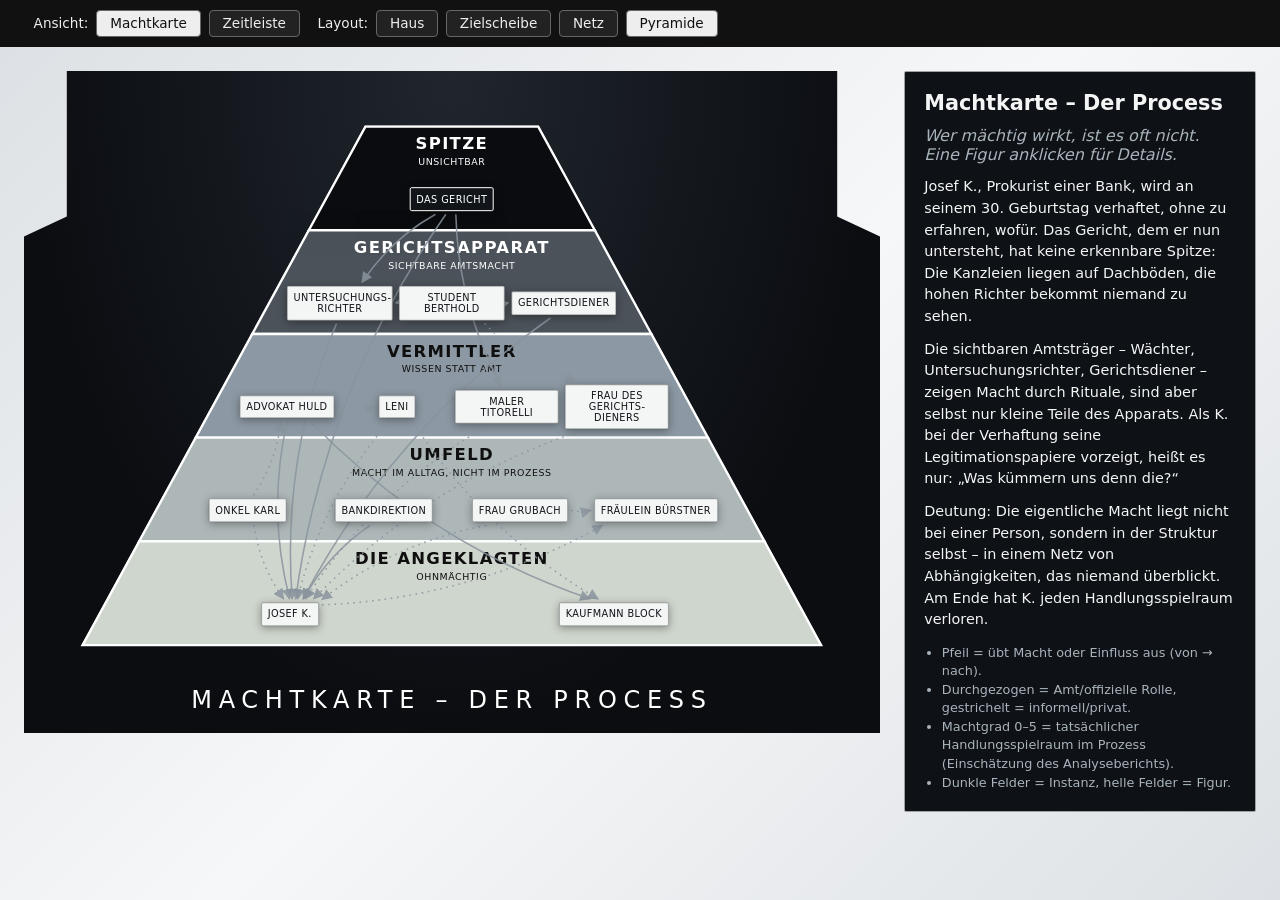
==== index.html @ 835f687a "Machtkarte und Zeitleiste: Inhalte, Layouts, Tests Co-Authored-By: Claude Sonnet 5.5 <noreply@anthro" ====
<!doctype html>
<html lang="de">
<head>
  <meta charset="utf-8">
  <meta name="viewport" content="width=device-width, initial-scale=1">
  <title>Machtkarte – Der Process</title>
  <link rel="stylesheet" href="machtkarte.css">
  <link rel="stylesheet" href="zeitleiste.css">
  <link rel="stylesheet" href="themes.css">
  <style>
    body { margin: 0; }
    .ansicht { min-height: calc(100vh - 2.9rem); box-sizing: border-box; }
    .ansicht[hidden] { display: none; }
    .stilwahl { display: flex; flex-wrap: wrap; gap: .5rem; align-items: center; padding: .6rem 1.5rem; font: .85rem system-ui, sans-serif; background: #111; color: #eee; }
    .stilwahl span { margin-left: .6rem; }
    .stilwahl button { font: inherit; padding: .3rem .8rem; border: 1px solid #666; background: #222; color: #eee; cursor: pointer; border-radius: 4px; }
    .stilwahl button[aria-pressed="true"] { background: #eee; color: #111; }
    .stilwahl [hidden] { display: none; }
  </style>
</head>
<body>
  <nav class="stilwahl" id="stilwahl" aria-label="Ansicht und Layout wählen"></nav>
  <main id="machtkarte" class="ansicht" data-theme="hierarchie"></main>
  <main id="zeitleiste" class="ansicht" data-theme="hierarchie" hidden></main>

  <script type="module">
    // Nur Bedienoberfläche: Ansicht und Layout wählen. Inhalte und Darstellung liegen in den Modulen.
    import { mountMachtkarte } from './machtkarte.js';
    import { mountZeitleiste } from './zeitleiste.js';
    import daten from './daten.js';
    import chronologie from './chronologie.js';
    import layouts from './layouts/index.js';

    const ANSICHTEN = { machtkarte: 'Machtkarte', zeitleiste: 'Zeitleiste' };
    const LAYOUTS = Object.fromEntries(Object.entries(layouts).map(([k, l]) => [k, l.name]));

    const wahl = document.getElementById('stilwahl');
    const fenster = { machtkarte: document.getElementById('machtkarte'), zeitleiste: document.getElementById('zeitleiste') };
    const ansichtAusHash = () => (ANSICHTEN[location.hash.slice(1)] ? location.hash.slice(1) : 'machtkarte');
    const auswahl = { ansicht: ansichtAusHash(), layout: 'pyramide' };

    const karte = mountMachtkarte(fenster.machtkarte, daten, { layout: auswahl.layout });
    // Figur in der Zeitleiste angeklickt → in der Machtkarte zeigen
    mountZeitleiste(fenster.zeitleiste, chronologie, daten, {
      beiFigur: (id) => { setzeAnsicht('machtkarte'); karte.waehle(id); },
    });

    function gruppe(titel, eintraege, schluessel, anwenden) {
      const marke = Object.assign(document.createElement('span'), { textContent: titel });
      wahl.append(marke);
      const knoepfe = Object.entries(eintraege).map(([key, label]) => {
        const b = document.createElement('button');
        b.type = 'button'; b.textContent = label;
        b.addEventListener('click', () => { auswahl[schluessel] = key; anwenden(key); zeige(); });
        wahl.append(b);
        return [key, b];
      });
      return {
        elemente: [marke, ...knoepfe.map(([, b]) => b)],
        markiere: () => knoepfe.forEach(([key, b]) => b.setAttribute('aria-pressed', String(key === auswahl[schluessel]))),
      };
    }

    function setzeAnsicht(name) {
      auswahl.ansicht = name;
      Object.entries(fenster).forEach(([k, f]) => { f.hidden = k !== name; });
      if (location.hash.slice(1) !== name) history.replaceState(null, '', `#${name}`);
      zeige();
    }

    const gruppen = [
      gruppe('Ansicht:', ANSICHTEN, 'ansicht', setzeAnsicht),
      gruppe('Layout:', LAYOUTS, 'layout', (n) => karte.setzeLayout(n)),
    ];
    const layoutGruppe = gruppen[1];

    function zeige() {
      gruppen.forEach((g) => g.markiere());
      layoutGruppe.elemente.forEach((e) => { e.hidden = auswahl.ansicht !== 'machtkarte'; });
    }

    addEventListener('hashchange', () => setzeAnsicht(ansichtAusHash()));
    setzeAnsicht(auswahl.ansicht);
  </script>
</body>
</html>
---- machtkarte.css ----
/* Struktur der Machtkarte. Enthält KEINE Farben/Schriften – alles kommt aus themes.css. */
.mk {
  display: grid;
  grid-template-columns: minmax(0, 1fr) 22rem;
  gap: 1.5rem;
  padding: 1.5rem;
  background: var(--bg);
  color: var(--text);
  font-family: var(--font);
  min-height: 100%;
}
@media (max-width: 52rem) { .mk { grid-template-columns: 1fr; padding: .75rem; } }
/* Schmale Bildschirme: Karte behält Mindestbreite und lässt sich seitlich wischen */
@media (max-width: 44rem) {
  .mk-rahmen { overflow-x: auto; -webkit-overflow-scrolling: touch; }
  .mk-buehne { min-width: 40rem; }
  .mk-bildunterschrift { min-width: 40rem; }
}

/* Bühne: feste Proportion, alles darin skaliert mit (Positionen in %, Schrift in cqw) */
.mk-buehne {
  position: relative; container-type: inline-size;
  aspect-ratio: 1000 / 720; width: 100%;
}
/* Rahmen: neutraler Träger um Bühne + Bildunterschrift; Stile dürfen ihn gestalten */
.mk-rahmen { box-sizing: border-box; width: 100%; max-width: 62rem; margin-inline: auto; align-self: start; }
.mk-bildunterschrift { display: none; margin: 0; text-align: center; text-transform: uppercase; }
.mk-svg { position: absolute; inset: 0; width: 100%; height: 100%; pointer-events: none; overflow: visible; }

/* Kulisse (vom Layout gezeichnet) */
.mk-k-flaeche { fill: var(--kulisse-fuellung); stroke: var(--kulisse-kontur); stroke-width: 2; }
.mk-k-ebene { fill: var(--kulisse-a); stroke: none; }
.mk-k-ebene[data-alt="1"] { fill: var(--kulisse-b); }
.mk-k-dach { fill: var(--kulisse-dach); stroke: var(--kulisse-kontur); stroke-width: 2; }
.mk-k-linie { fill: none; stroke: var(--kulisse-linie); stroke-width: 1.2; stroke-dasharray: 6 5; }
.mk-ebene-titel {
  fill: var(--gedaempft); font-size: 15px; letter-spacing: .12em; text-transform: uppercase;
}
.mk-ebene-untertitel { fill: var(--gedaempft); font-size: 11px; letter-spacing: .1em; text-transform: uppercase; }

/* Knoten: Mittelpunkt liegt auf der vom Layout berechneten Position */
.mk-knoten {
  position: absolute; z-index: 1; translate: -50% -50%;
  --schrift: clamp(.62rem, 1.55cqw, 1rem);
  font: inherit; font-size: var(--schrift); color: var(--knoten-text); cursor: pointer;
  padding: .55em 1em; max-width: 20cqw; text-align: center; hyphens: manual;
  background: var(--knoten-bg);
  border: var(--knoten-rand);
  border-radius: var(--knoten-radius);
  box-shadow: var(--knoten-schatten);
  transition: opacity .2s, box-shadow .2s;
}
.mk-knoten:nth-child(odd)  { rotate: var(--neigung); }
.mk-knoten:nth-child(even) { rotate: calc(var(--neigung) * -1); }
.mk-knoten[data-typ="figur"]   { background: var(--typ-figur, var(--knoten-bg)); }
.mk-knoten[data-typ="instanz"] { background: var(--typ-instanz, var(--knoten-bg)); }
.mk-knoten:focus-visible, .mk-knoten.ist-aktiv { outline: 3px solid var(--akzent); outline-offset: 3px; }
.mk-knoten.ist-nah { box-shadow: 0 0 0 2px var(--akzent); }
/* Im Netz-Layout wachsen Knoten mit ihrer „Macht“ (Anteil ausgehender Beziehungen) */
.mk[data-layout="netz"] .mk-knoten { font-size: calc(var(--schrift) * (.82 + var(--macht) * .5)); }

.mk-kante {
  fill: none; stroke: var(--kante); stroke-width: var(--kante-breite);
  opacity: .85; transition: opacity .2s, stroke .2s;
}
/* Informelle Beziehungen gestrichelt, formale durchgezogen */
.mk-kante[data-art="informell"] { stroke-dasharray: var(--kante-dash); }
.mk-pfeilspitze { fill: var(--kante); }
.mk-kante.ist-aktiv { stroke: var(--akzent); opacity: 1; stroke-width: calc(var(--kante-breite) * 1.6); }

/* Bei Auswahl alles Unbeteiligte zurücknehmen */
.hat-auswahl .mk-knoten:not(.ist-aktiv):not(.ist-nah) { opacity: .35; }
.hat-auswahl .mk-kante:not(.ist-aktiv) { opacity: .12; }

.mk-detail {
  align-self: start; position: sticky; top: 1rem;
  max-height: calc(100vh - 2rem); overflow-y: auto; box-sizing: border-box;
  padding: 1.2rem; background: var(--panel-bg); border: var(--panel-rand);
  border-radius: var(--knoten-radius);
}
@media (max-width: 52rem) { .mk-detail { position: static; max-height: none; } }
.mk-detail-titel { margin: 0 0 .6rem; font-size: 1.3rem; line-height: 1.2; }
.mk-detail-meta { margin: 0 0 .3rem; font-size: .75rem; letter-spacing: .1em; text-transform: uppercase; color: var(--gedaempft); }
.mk-hinweis { color: var(--gedaempft); font-style: italic; margin: 0 0 .8rem; }
.mk-text { font-size: .9rem; line-height: 1.5; margin: 0 0 .7rem; }
.mk-beziehungen { margin: .3rem 0 0; padding-left: 1.1rem; font-size: .85rem; line-height: 1.45; }
.mk-beziehungen li { margin-bottom: .35rem; }
.mk-beziehungen .mk-text { font-size: inherit; }

/* Abschnitte im Detailfeld; „Deutung“ ist sichtbar als Interpretation abgesetzt */
.mk-abschnitt { margin: 0 0 .4rem; }
.mk-abschnitt-titel { margin: .9rem 0 .3rem; font-size: .72rem; letter-spacing: .12em; text-transform: uppercase; color: var(--gedaempft); }
.mk-abschnitt[data-marke="deutung"] { padding-left: .7rem; border-left: 3px solid var(--akzent); }
.mk-abschnitt[data-marke="deutung"] .mk-text { font-style: italic; }

/* Machtgrad als Punktreihe */
.mk-machtgrad { display: flex; align-items: center; gap: .6rem; margin: 0 0 .4rem; font-size: .8rem; }
.mk-machtgrad-label { letter-spacing: .1em; text-transform: uppercase; color: var(--gedaempft); font-size: .72rem; }
.mk-punkte { display: inline-flex; gap: .25rem; }
.mk-punkt { width: .7rem; height: .7rem; border-radius: 50%; border: 1.5px solid currentColor; opacity: .5; }
.mk-punkt.ist-voll { background: var(--akzent); border-color: var(--akzent); opacity: 1; }

.mk-legende { margin: .8rem 0 0; padding-left: 1.1rem; font-size: .8rem; line-height: 1.45; color: var(--gedaempft); }
---- zeitleiste.css ----
/* Struktur der Zeitleiste. Farben/Schriften kommen aus themes.css; Rahmen, Detailfeld, Bänder aus machtkarte.css. */
.zl-buehne { aspect-ratio: 1000 / 560; }

.zl-achse { fill: var(--gedaempft); font-size: 13px; letter-spacing: .12em; text-transform: uppercase; }
.zl-linie { fill: none; stroke: var(--akzent); stroke-width: 3; stroke-linejoin: round; }
.zl-flaeche { fill: var(--akzent); opacity: .12; }

/* Station: Punkt mit Nummer genau auf der Kurve, Titel darüber oder darunter */
.zl-station {
  position: absolute; z-index: 1; translate: -50% -50%;
  display: grid; justify-items: center; padding: 0; border: 0; background: none; cursor: pointer;
  font: inherit; color: var(--text);
}
.zl-nummer {
  display: grid; place-items: center; width: 2.2em; height: 2.2em; border-radius: 50%;
  font-size: clamp(.6rem, 1.4cqw, .9rem); font-weight: 700;
  background: var(--knoten-bg); color: var(--knoten-text); border: 2px solid var(--akzent);
  box-shadow: var(--knoten-schatten); transition: transform .2s;
}
.zl-titel {
  position: absolute; white-space: nowrap; padding: .2em .5em;
  font-size: clamp(.55rem, 1.3cqw, .85rem); letter-spacing: .04em;
  background: var(--knoten-bg); color: var(--knoten-text); border: var(--knoten-rand); border-radius: var(--knoten-radius);
}
.zl-station[data-lage="oben"] .zl-titel { bottom: calc(100% + .4em); }
.zl-station[data-lage="unten"] .zl-titel { top: calc(100% + .4em); }
.zl-station:hover .zl-nummer, .zl-station.ist-aktiv .zl-nummer { transform: scale(1.2); background: var(--akzent); color: #111; }
.zl-station:focus-visible { outline: 3px solid var(--akzent); outline-offset: 4px; border-radius: 50%; }
.hat-auswahl .zl-station:not(.ist-aktiv) { opacity: .45; }

/* Figuren-Knöpfe und Blättern im Detailfeld */
.zl-figuren, .zl-blaettern { display: flex; flex-wrap: wrap; gap: .4rem; }
.zl-blaettern { justify-content: space-between; margin-top: 1.2rem; }
.zl-figur {
  font: inherit; font-size: .8rem; padding: .3rem .7rem; cursor: pointer;
  background: transparent; color: inherit; border: 1px solid var(--gedaempft); border-radius: var(--knoten-radius);
}
.zl-figur:hover:not(:disabled) { border-color: var(--akzent); color: var(--akzent); }
.zl-figur:disabled { opacity: .35; cursor: default; }
---- themes.css ----
/* Stil der Machtkarte und Zeitleiste: dunkler Rahmen, Stufen von Schwarz über Blaugrau zu Salbei, weiße Konturen.
   Alle Farben und Schriften stehen als Variablen im ersten Block; die Regeln danach ergänzen nur Form und Schrift. */

.mk[data-theme="hierarchie"] {
  --bg: linear-gradient(135deg, #dde1e5 0%, #f6f7f8 50%, #dde1e5 100%);
  --text: #11151a; --gedaempft: #5b6670;
  --font: "Montserrat", "Avenir Next", "Century Gothic", "Segoe UI", system-ui, sans-serif;
  --akzent: #f2b705;
  --knoten-bg: #f4f6f5; --knoten-text: #11151a;
  --typ-instanz: #11151a; --typ-figur: #f4f6f5;
  --knoten-rand: 1px solid rgba(17, 21, 26, .35); --knoten-radius: 2px;
  --knoten-schatten: 0 2px 8px rgba(0, 0, 0, .35); --neigung: 0deg;
  --kante: #8a949e; --kante-breite: 2px; --kante-dash: 2 6;
  --panel-bg: #0e1116; --panel-rand: 1px solid rgba(255, 255, 255, .6);
  --kulisse-fuellung: transparent; --kulisse-kontur: #ffffff; --kulisse-a: #1b2027; --kulisse-b: #2a313a;
  --kulisse-dach: #1b2027; --kulisse-linie: rgba(255, 255, 255, .35);
  --stufe-oben: #0a0c0f; --stufe-mitte: #8c98a3; --stufe-unten: #cfd6cd;
}
/* Dunkler, an den Schultern abgeschrägter Rahmen mit Bildunterschrift */
.mk[data-theme="hierarchie"] .mk-rahmen {
  padding: 2rem 2.2rem 1.2rem;
  background: radial-gradient(ellipse at 50% 0%, #20262e 0%, #0b0d11 70%);
  clip-path: polygon(5% 0, 95% 0, 95% 22%, 100% 25%, 100% 100%, 0 100%, 0 25%, 5% 22%);
}
@media (max-width: 44rem) { .mk[data-theme="hierarchie"] .mk-rahmen { padding: 1rem .8rem .8rem; clip-path: none; } }
.mk[data-theme="hierarchie"] .mk-bildunterschrift {
  display: block; margin-top: 1.1rem; color: #fff; font-size: 1.5rem; font-weight: 300; letter-spacing: .28em;
}
/* Stufenfarben: dreistufiger Verlauf nach --s (0 = oben, 1 = unten), Linien weiß */
.mk[data-theme="hierarchie"] .mk-k-ebene {
  fill: color-mix(in srgb,
    color-mix(in srgb, var(--stufe-oben), var(--stufe-mitte) clamp(0%, calc(var(--s) * 200%), 100%)),
    var(--stufe-unten) clamp(0%, calc((var(--s) - .5) * 200%), 100%));
  stroke: #fff; stroke-width: 3;
}
/* Schrift auf den Stufen: hell auf dunklen, dunkel auf hellen Stufen */
.mk[data-theme="hierarchie"] .mk-ebene-titel,
.mk[data-theme="hierarchie"] .mk-ebene-untertitel { fill: hsl(0 0% clamp(6%, calc((0.5 - var(--s)) * 1000%), 100%)); }
.mk[data-theme="hierarchie"] .mk-ebene-titel { font-size: 21px; font-weight: 600; letter-spacing: .08em; }
.mk[data-theme="hierarchie"] .mk-ebene-untertitel { font-size: 12px; letter-spacing: .06em; }
.mk[data-theme="hierarchie"] .mk-knoten { text-transform: uppercase; letter-spacing: .04em; padding-inline: .6em; font-size: calc(var(--schrift) * .8); }
.mk[data-theme="hierarchie"] .mk-knoten[data-typ="instanz"] { color: #fff; border: 1.5px solid #fff; }
.mk[data-theme="hierarchie"] .mk-detail { color: #f4f6f5; }
.mk[data-theme="hierarchie"] .mk-detail .mk-hinweis,
.mk[data-theme="hierarchie"] .mk-detail .mk-legende,
.mk[data-theme="hierarchie"] .mk-detail .mk-abschnitt-titel,
.mk[data-theme="hierarchie"] .mk-detail .mk-detail-meta,
.mk[data-theme="hierarchie"] .mk-detail .mk-machtgrad-label { color: #a9b3bc; }
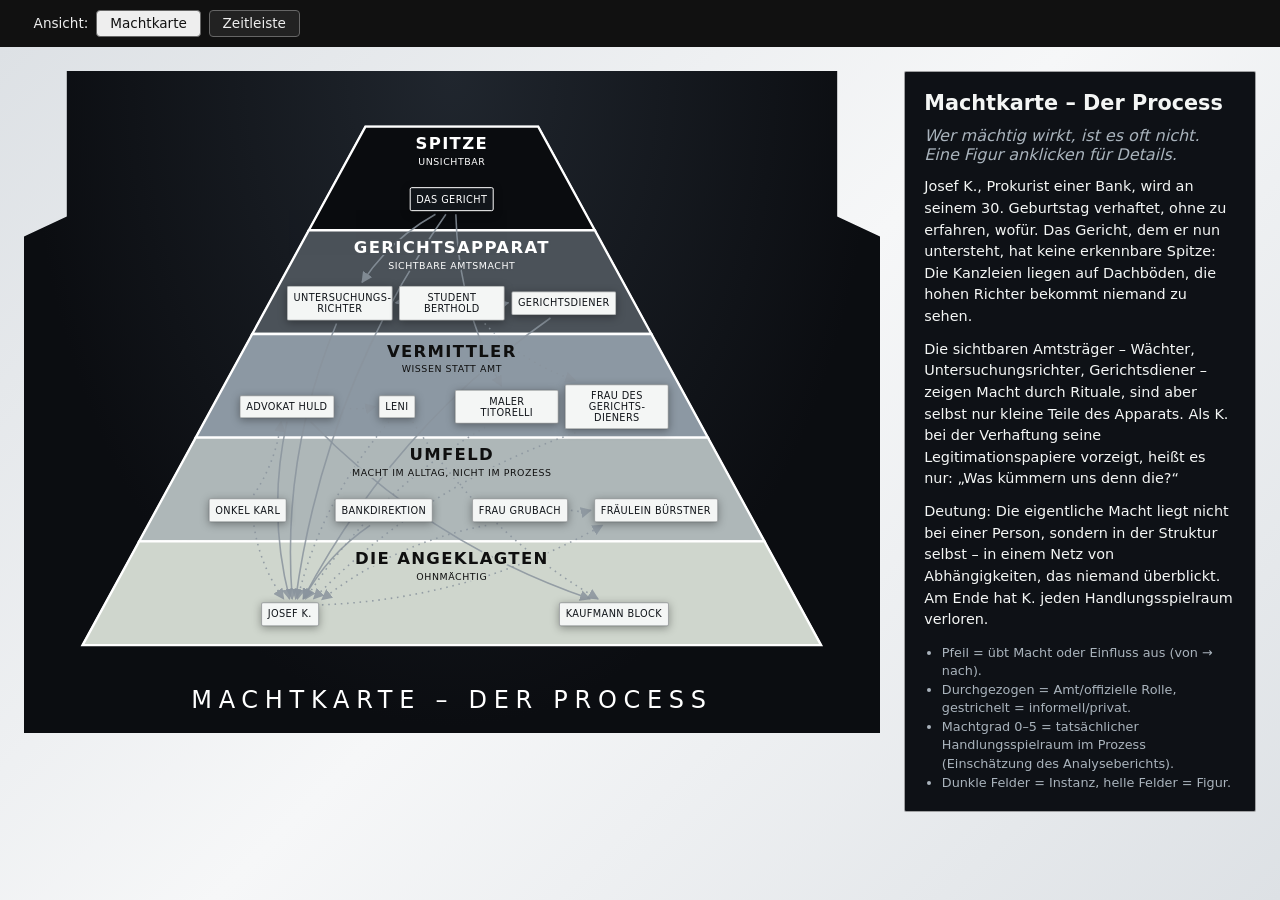
==== commit f0c0a975: "Nur noch die Pyramide; Mobilansicht, Überlauf und Inhalte korrigiert - Haus, Zielscheibe und Netz sa" ====
--- a/index.html
+++ b/index.html
@@ -4,6 +4,7 @@
   <meta charset="utf-8">
   <meta name="viewport" content="width=device-width, initial-scale=1">
   <title>Machtkarte – Der Process</title>
+  <link rel="icon" href="data:,">
   <link rel="stylesheet" href="machtkarte.css">
   <link rel="stylesheet" href="zeitleiste.css">
   <link rel="stylesheet" href="themes.css">
@@ -15,72 +16,49 @@
     .stilwahl span { margin-left: .6rem; }
     .stilwahl button { font: inherit; padding: .3rem .8rem; border: 1px solid #666; background: #222; color: #eee; cursor: pointer; border-radius: 4px; }
     .stilwahl button[aria-pressed="true"] { background: #eee; color: #111; }
-    .stilwahl [hidden] { display: none; }
   </style>
 </head>
 <body>
-  <nav class="stilwahl" id="stilwahl" aria-label="Ansicht und Layout wählen"></nav>
+  <nav class="stilwahl" id="stilwahl" aria-label="Ansicht wählen"></nav>
   <main id="machtkarte" class="ansicht" data-theme="hierarchie"></main>
   <main id="zeitleiste" class="ansicht" data-theme="hierarchie" hidden></main>
 
   <script type="module">
-    // Nur Bedienoberfläche: Ansicht und Layout wählen. Inhalte und Darstellung liegen in den Modulen.
+    // Nur Bedienoberfläche: Ansicht wählen. Inhalte und Darstellung liegen in den Modulen.
     import { mountMachtkarte } from './machtkarte.js';
     import { mountZeitleiste } from './zeitleiste.js';
     import daten from './daten.js';
     import chronologie from './chronologie.js';
-    import layouts from './layouts/index.js';
 
     const ANSICHTEN = { machtkarte: 'Machtkarte', zeitleiste: 'Zeitleiste' };
-    const LAYOUTS = Object.fromEntries(Object.entries(layouts).map(([k, l]) => [k, l.name]));
 
     const wahl = document.getElementById('stilwahl');
     const fenster = { machtkarte: document.getElementById('machtkarte'), zeitleiste: document.getElementById('zeitleiste') };
     const ansichtAusHash = () => (ANSICHTEN[location.hash.slice(1)] ? location.hash.slice(1) : 'machtkarte');
-    const auswahl = { ansicht: ansichtAusHash(), layout: 'pyramide' };
 
-    const karte = mountMachtkarte(fenster.machtkarte, daten, { layout: auswahl.layout });
+    const karte = mountMachtkarte(fenster.machtkarte, daten);
     // Figur in der Zeitleiste angeklickt → in der Machtkarte zeigen
     mountZeitleiste(fenster.zeitleiste, chronologie, daten, {
       beiFigur: (id) => { setzeAnsicht('machtkarte'); karte.waehle(id); },
     });
 
-    function gruppe(titel, eintraege, schluessel, anwenden) {
-      const marke = Object.assign(document.createElement('span'), { textContent: titel });
-      wahl.append(marke);
-      const knoepfe = Object.entries(eintraege).map(([key, label]) => {
-        const b = document.createElement('button');
-        b.type = 'button'; b.textContent = label;
-        b.addEventListener('click', () => { auswahl[schluessel] = key; anwenden(key); zeige(); });
-        wahl.append(b);
-        return [key, b];
-      });
-      return {
-        elemente: [marke, ...knoepfe.map(([, b]) => b)],
-        markiere: () => knoepfe.forEach(([key, b]) => b.setAttribute('aria-pressed', String(key === auswahl[schluessel]))),
-      };
-    }
+    wahl.append(Object.assign(document.createElement('span'), { textContent: 'Ansicht:' }));
+    const knoepfe = Object.entries(ANSICHTEN).map(([key, label]) => {
+      const b = document.createElement('button');
+      b.type = 'button'; b.textContent = label;
+      b.addEventListener('click', () => setzeAnsicht(key));
+      wahl.append(b);
+      return [key, b];
+    });
 
     function setzeAnsicht(name) {
-      auswahl.ansicht = name;
       Object.entries(fenster).forEach(([k, f]) => { f.hidden = k !== name; });
+      knoepfe.forEach(([key, b]) => b.setAttribute('aria-pressed', String(key === name)));
       if (location.hash.slice(1) !== name) history.replaceState(null, '', `#${name}`);
-      zeige();
-    }
-
-    const gruppen = [
-      gruppe('Ansicht:', ANSICHTEN, 'ansicht', setzeAnsicht),
-      gruppe('Layout:', LAYOUTS, 'layout', (n) => karte.setzeLayout(n)),
-    ];
-    const layoutGruppe = gruppen[1];
-
-    function zeige() {
-      gruppen.forEach((g) => g.markiere());
-      layoutGruppe.elemente.forEach((e) => { e.hidden = auswahl.ansicht !== 'machtkarte'; });
     }
 
     addEventListener('hashchange', () => setzeAnsicht(ansichtAusHash()));
-    setzeAnsicht(auswahl.ansicht);
+    setzeAnsicht(ansichtAusHash());
   </script>
 </body>
 </html>
--- a/machtkarte.css
+++ b/machtkarte.css
@@ -9,41 +9,40 @@
   font-family: var(--font);
   min-height: 100%;
 }
-@media (max-width: 52rem) { .mk { grid-template-columns: 1fr; padding: .75rem; } }
-/* Schmale Bildschirme: Karte behält Mindestbreite und lässt sich seitlich wischen */
+/* Zweispaltig nur, solange die Bühne mindestens ihre Mindestbreite (36rem, s. u.) behält */
+@media (max-width: 67rem) { .mk { grid-template-columns: minmax(0, 1fr); } }
+@media (max-width: 52rem) { .mk { padding: .75rem; } }
+/* Rahmen: neutraler Träger um Scroller (Bühne), Hinweis + Bildunterschrift; Stile dürfen ihn gestalten */
+.mk-rahmen { box-sizing: border-box; width: 100%; max-width: 62rem; margin-inline: auto; align-self: start; }
+/* Bühne: feste Proportion (setzt geruest() in ansicht.js), alles darin skaliert mit (Positionen in %, Schrift in cqw).
+   Sie behält eine Mindestbreite, damit Knotentexte passen, und lässt sich darüber hinaus seitlich wischen;
+   Hinweis und Bildunterschrift liegen außerhalb des Scrollbereichs. */
+.mk-buehne { position: relative; container-type: inline-size; width: 100%; min-width: 36rem; }
+.mk-scroller { overflow-x: auto; -webkit-overflow-scrolling: touch; }
+.mk-wischhinweis { display: none; }
 @media (max-width: 44rem) {
-  .mk-rahmen { overflow-x: auto; -webkit-overflow-scrolling: touch; }
   .mk-buehne { min-width: 40rem; }
-  .mk-bildunterschrift { min-width: 40rem; }
+  .mk-wischhinweis { display: block; margin: .5rem 0 0; text-align: center; font-size: .75rem; letter-spacing: .08em; }
 }
-
-/* Bühne: feste Proportion, alles darin skaliert mit (Positionen in %, Schrift in cqw) */
-.mk-buehne {
-  position: relative; container-type: inline-size;
-  aspect-ratio: 1000 / 720; width: 100%;
-}
-/* Rahmen: neutraler Träger um Bühne + Bildunterschrift; Stile dürfen ihn gestalten */
-.mk-rahmen { box-sizing: border-box; width: 100%; max-width: 62rem; margin-inline: auto; align-self: start; }
 .mk-bildunterschrift { display: none; margin: 0; text-align: center; text-transform: uppercase; }
 .mk-svg { position: absolute; inset: 0; width: 100%; height: 100%; pointer-events: none; overflow: visible; }
 
-/* Kulisse (vom Layout gezeichnet) */
+/* Kulisse (von pyramide.js gezeichnet) */
 .mk-k-flaeche { fill: var(--kulisse-fuellung); stroke: var(--kulisse-kontur); stroke-width: 2; }
 .mk-k-ebene { fill: var(--kulisse-a); stroke: none; }
 .mk-k-ebene[data-alt="1"] { fill: var(--kulisse-b); }
-.mk-k-dach { fill: var(--kulisse-dach); stroke: var(--kulisse-kontur); stroke-width: 2; }
 .mk-k-linie { fill: none; stroke: var(--kulisse-linie); stroke-width: 1.2; stroke-dasharray: 6 5; }
 .mk-ebene-titel {
   fill: var(--gedaempft); font-size: 15px; letter-spacing: .12em; text-transform: uppercase;
 }
 .mk-ebene-untertitel { fill: var(--gedaempft); font-size: 11px; letter-spacing: .1em; text-transform: uppercase; }
 
-/* Knoten: Mittelpunkt liegt auf der vom Layout berechneten Position */
+/* Knoten: Mittelpunkt liegt auf der von pyramide.js berechneten Position */
 .mk-knoten {
   position: absolute; z-index: 1; translate: -50% -50%;
-  --schrift: clamp(.62rem, 1.55cqw, 1rem);
+  --schrift: min(1.55cqw, 1rem); /* skaliert nur mit der Bühne, damit Text in den Knoten bleibt */
   font: inherit; font-size: var(--schrift); color: var(--knoten-text); cursor: pointer;
-  padding: .55em 1em; max-width: 20cqw; text-align: center; hyphens: manual;
+  padding: .55em 1em; text-align: center; hyphens: manual;
   background: var(--knoten-bg);
   border: var(--knoten-rand);
   border-radius: var(--knoten-radius);
@@ -56,8 +55,6 @@
 .mk-knoten[data-typ="instanz"] { background: var(--typ-instanz, var(--knoten-bg)); }
 .mk-knoten:focus-visible, .mk-knoten.ist-aktiv { outline: 3px solid var(--akzent); outline-offset: 3px; }
 .mk-knoten.ist-nah { box-shadow: 0 0 0 2px var(--akzent); }
-/* Im Netz-Layout wachsen Knoten mit ihrer „Macht“ (Anteil ausgehender Beziehungen) */
-.mk[data-layout="netz"] .mk-knoten { font-size: calc(var(--schrift) * (.82 + var(--macht) * .5)); }
 
 .mk-kante {
   fill: none; stroke: var(--kante); stroke-width: var(--kante-breite);
@@ -65,8 +62,10 @@
 }
 /* Informelle Beziehungen gestrichelt, formale durchgezogen */
 .mk-kante[data-art="informell"] { stroke-dasharray: var(--kante-dash); }
+.mk-kante { marker-end: url(#mk-pfeil); }
 .mk-pfeilspitze { fill: var(--kante); }
-.mk-kante.ist-aktiv { stroke: var(--akzent); opacity: 1; stroke-width: calc(var(--kante-breite) * 1.6); }
+.mk-pfeilspitze-aktiv { fill: var(--akzent); }
+.mk-kante.ist-aktiv { stroke: var(--akzent); opacity: 1; stroke-width: calc(var(--kante-breite) * 1.6); marker-end: url(#mk-pfeil-aktiv); }
 
 /* Bei Auswahl alles Unbeteiligte zurücknehmen */
 .hat-auswahl .mk-knoten:not(.ist-aktiv):not(.ist-nah) { opacity: .35; }
@@ -78,7 +77,7 @@
   padding: 1.2rem; background: var(--panel-bg); border: var(--panel-rand);
   border-radius: var(--knoten-radius);
 }
-@media (max-width: 52rem) { .mk-detail { position: static; max-height: none; } }
+@media (max-width: 67rem) { .mk-detail { position: static; max-height: none; } }
 .mk-detail-titel { margin: 0 0 .6rem; font-size: 1.3rem; line-height: 1.2; }
 .mk-detail-meta { margin: 0 0 .3rem; font-size: .75rem; letter-spacing: .1em; text-transform: uppercase; color: var(--gedaempft); }
 .mk-hinweis { color: var(--gedaempft); font-style: italic; margin: 0 0 .8rem; }
--- a/zeitleiste.css
+++ b/zeitleiste.css
@@ -1,6 +1,4 @@
 /* Struktur der Zeitleiste. Farben/Schriften kommen aus themes.css; Rahmen, Detailfeld, Bänder aus machtkarte.css. */
-.zl-buehne { aspect-ratio: 1000 / 560; }
-
 .zl-achse { fill: var(--gedaempft); font-size: 13px; letter-spacing: .12em; text-transform: uppercase; }
 .zl-linie { fill: none; stroke: var(--akzent); stroke-width: 3; stroke-linejoin: round; }
 .zl-flaeche { fill: var(--akzent); opacity: .12; }
--- a/themes.css
+++ b/themes.css
@@ -13,7 +13,7 @@
   --kante: #8a949e; --kante-breite: 2px; --kante-dash: 2 6;
   --panel-bg: #0e1116; --panel-rand: 1px solid rgba(255, 255, 255, .6);
   --kulisse-fuellung: transparent; --kulisse-kontur: #ffffff; --kulisse-a: #1b2027; --kulisse-b: #2a313a;
-  --kulisse-dach: #1b2027; --kulisse-linie: rgba(255, 255, 255, .35);
+  --kulisse-linie: rgba(255, 255, 255, .35);
   --stufe-oben: #0a0c0f; --stufe-mitte: #8c98a3; --stufe-unten: #cfd6cd;
 }
 /* Dunkler, an den Schultern abgeschrägter Rahmen mit Bildunterschrift */
@@ -26,16 +26,22 @@
 .mk[data-theme="hierarchie"] .mk-bildunterschrift {
   display: block; margin-top: 1.1rem; color: #fff; font-size: 1.5rem; font-weight: 300; letter-spacing: .28em;
 }
+.mk[data-theme="hierarchie"] .mk-wischhinweis { color: #a9b3bc; }
+/* Handy: Bildunterschrift kleiner, darf umbrechen */
+@media (max-width: 44rem) { .mk[data-theme="hierarchie"] .mk-bildunterschrift { font-size: .95rem; letter-spacing: .16em; } }
 /* Stufenfarben: dreistufiger Verlauf nach --s (0 = oben, 1 = unten), Linien weiß */
-.mk[data-theme="hierarchie"] .mk-k-ebene {
-  fill: color-mix(in srgb,
+.mk[data-theme="hierarchie"] :is(.mk-k-ebene, .mk-ebene-titel, .mk-ebene-untertitel) {
+  --stufenfarbe: color-mix(in srgb,
     color-mix(in srgb, var(--stufe-oben), var(--stufe-mitte) clamp(0%, calc(var(--s) * 200%), 100%)),
     var(--stufe-unten) clamp(0%, calc((var(--s) - .5) * 200%), 100%));
-  stroke: #fff; stroke-width: 3;
 }
-/* Schrift auf den Stufen: hell auf dunklen, dunkel auf hellen Stufen */
+.mk[data-theme="hierarchie"] .mk-k-ebene { fill: var(--stufenfarbe); stroke: #fff; stroke-width: 3; }
+/* Schrift auf den Stufen: hell auf dunklen, dunkel auf hellen Stufen; Kontur in Stufenfarbe hält Linien fern */
 .mk[data-theme="hierarchie"] .mk-ebene-titel,
-.mk[data-theme="hierarchie"] .mk-ebene-untertitel { fill: hsl(0 0% clamp(6%, calc((0.5 - var(--s)) * 1000%), 100%)); }
+.mk[data-theme="hierarchie"] .mk-ebene-untertitel {
+  fill: hsl(0 0% clamp(6%, calc((0.5 - var(--s)) * 1000%), 100%));
+  stroke: var(--stufenfarbe); stroke-width: 5px; stroke-linejoin: round; paint-order: stroke;
+}
 .mk[data-theme="hierarchie"] .mk-ebene-titel { font-size: 21px; font-weight: 600; letter-spacing: .08em; }
 .mk[data-theme="hierarchie"] .mk-ebene-untertitel { font-size: 12px; letter-spacing: .06em; }
 .mk[data-theme="hierarchie"] .mk-knoten { text-transform: uppercase; letter-spacing: .04em; padding-inline: .6em; font-size: calc(var(--schrift) * .8); }
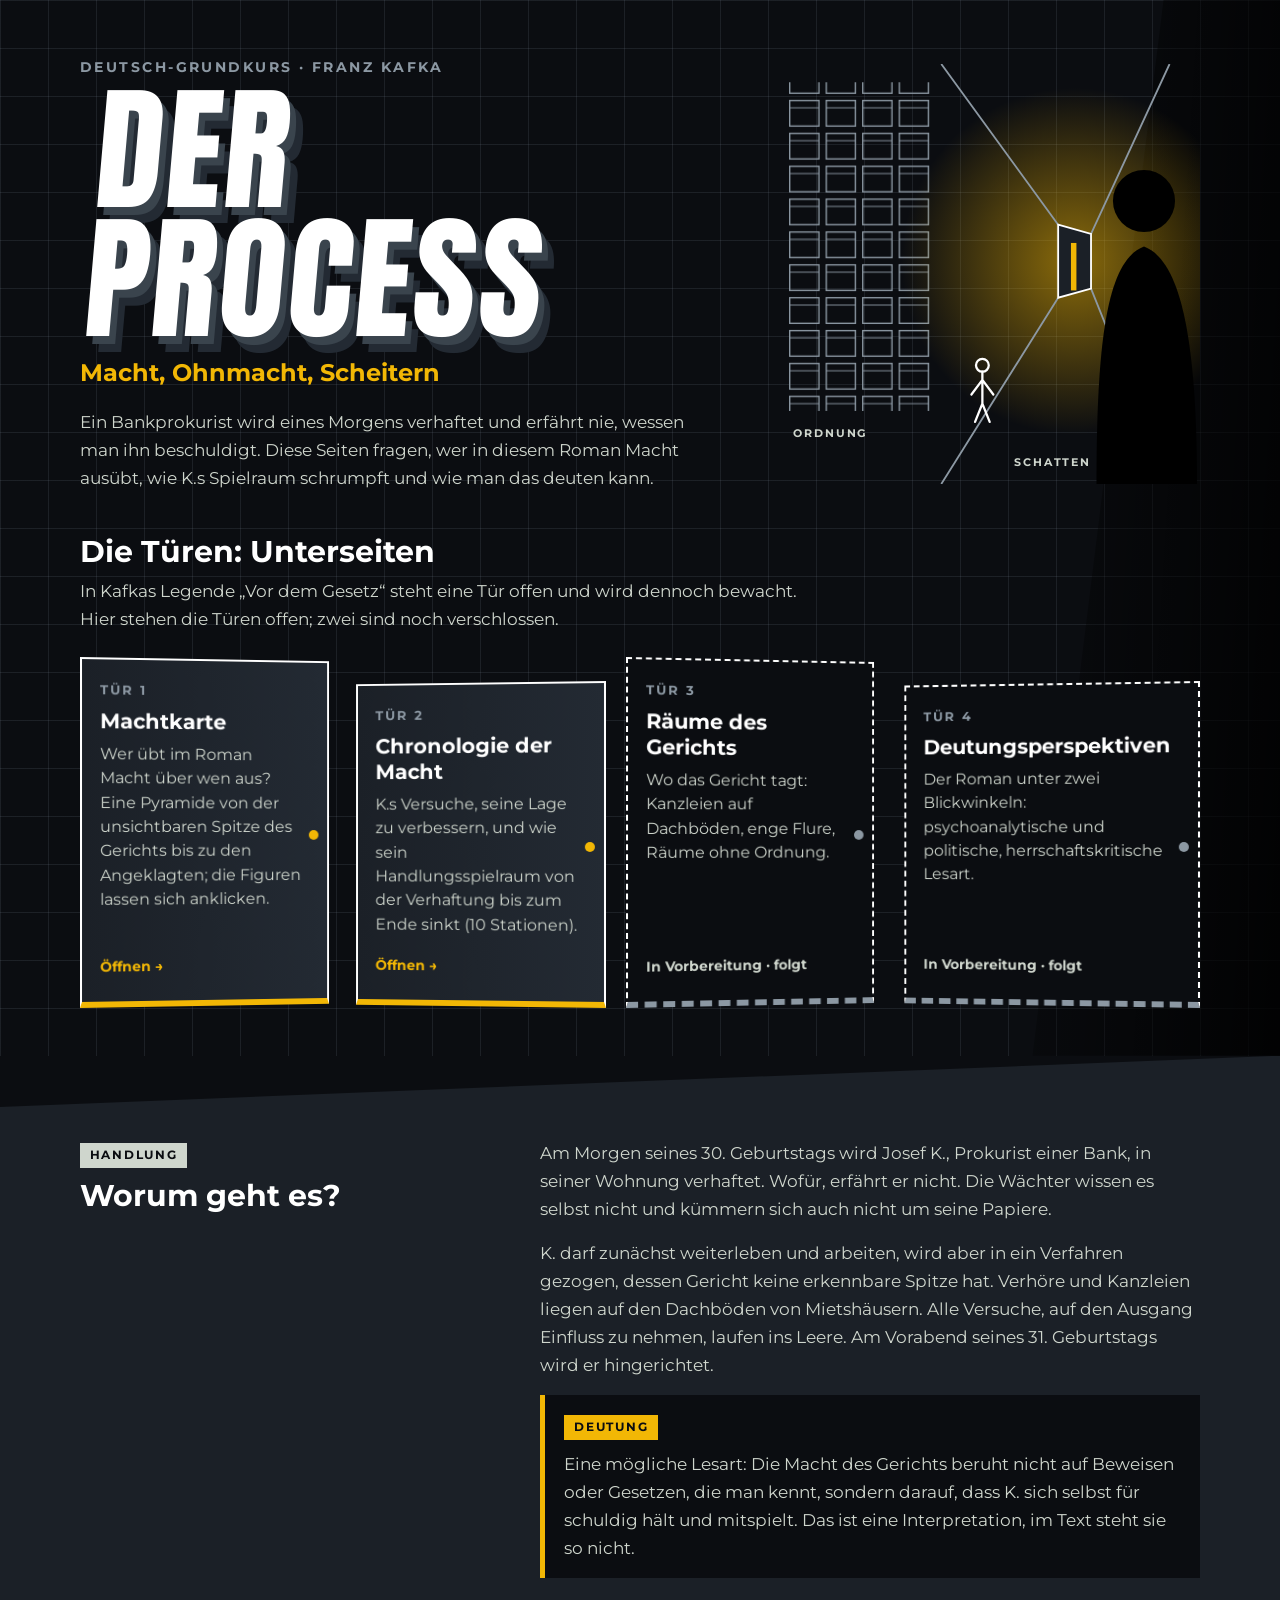
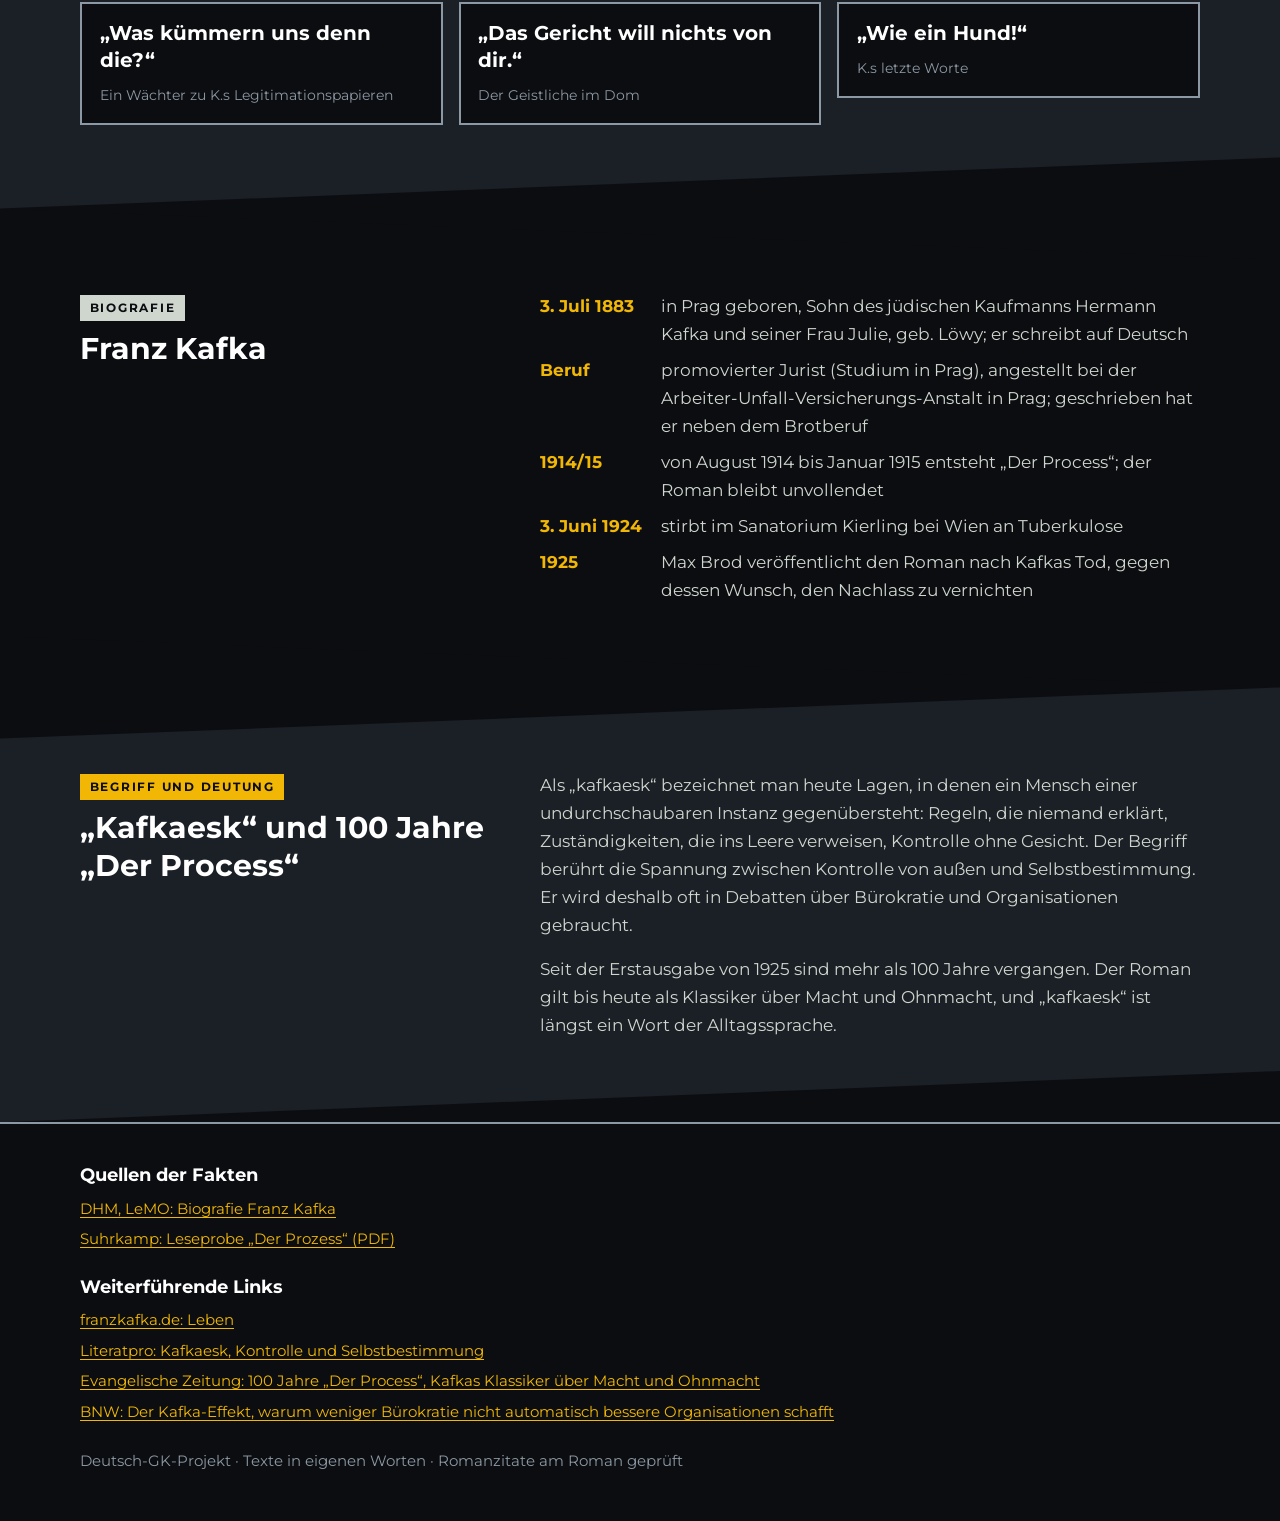
==== commit 1d8989d1: "Startseite mit Türen zu den Unterseiten - index.html: neue Startseite (Machtkarte, Chronologie der M" ====
--- a/index.html
+++ b/index.html
@@ -1,64 +1,314 @@
-<!doctype html>
+<!DOCTYPE html>
 <html lang="de">
 <head>
-  <meta charset="utf-8">
-  <meta name="viewport" content="width=device-width, initial-scale=1">
-  <title>Machtkarte – Der Process</title>
-  <link rel="icon" href="data:,">
-  <link rel="stylesheet" href="machtkarte.css">
-  <link rel="stylesheet" href="zeitleiste.css">
-  <link rel="stylesheet" href="themes.css">
-  <style>
-    body { margin: 0; }
-    .ansicht { min-height: calc(100vh - 2.9rem); box-sizing: border-box; }
-    .ansicht[hidden] { display: none; }
-    .stilwahl { display: flex; flex-wrap: wrap; gap: .5rem; align-items: center; padding: .6rem 1.5rem; font: .85rem system-ui, sans-serif; background: #111; color: #eee; }
-    .stilwahl span { margin-left: .6rem; }
-    .stilwahl button { font: inherit; padding: .3rem .8rem; border: 1px solid #666; background: #222; color: #eee; cursor: pointer; border-radius: 4px; }
-    .stilwahl button[aria-pressed="true"] { background: #eee; color: #111; }
-  </style>
+<meta charset="utf-8">
+<title>Der Process – Macht, Ohnmacht, Scheitern</title>
+<meta name="viewport" content="width=device-width, initial-scale=1">
+<meta name="description" content="Schul-Website (Deutsch-Grundkurs) zu Franz Kafkas Roman „Der Process“: Machtkarte, Chronologie der Macht und mehr.">
+<script>
+  // Alte Links (…/Machtkarte/#machtkarte, #zeitleiste) führten früher direkt zur Karte: weiterleiten.
+  if (/^#(machtkarte|zeitleiste)$/.test(location.hash)) location.replace("machtkarte.html" + location.hash);
+</script>
+<link rel="preconnect" href="https://fonts.googleapis.com">
+<link rel="preconnect" href="https://fonts.gstatic.com" crossorigin>
+<link href="https://fonts.googleapis.com/css2?family=Anton&family=Montserrat:wght@400;600;700&display=swap" rel="stylesheet">
+<style>
+/* ===== 1. Farben und Grundwerte (wie die Machtkarte) ===== */
+:root {
+  --grund: #0b0d11;
+  --flaeche: #1b2027;
+  --blaugrau: #8c98a3;
+  --salbei: #cfd6cd;
+  --weiss: #fff;
+  --gelb: #f2b705;
+  --schraeg: clamp(24px, 4vw, 64px); /* Höhe der schrägen Abschnittskanten */
+  --s: .3;                           /* Schatten-Stärke 0..1, setzt das Skript beim Scrollen */
+  --schrift: "Montserrat", "Avenir Next", "Segoe UI", system-ui, sans-serif;
+}
+* { box-sizing: border-box; }
+html { background: var(--grund); }
+body {
+  margin: 0; color: var(--salbei); background: var(--grund);
+  font: 400 1.0625rem/1.65 var(--schrift);
+  overflow-x: hidden;
+}
+h1, h2, h3, p, ul, figure, blockquote, dl, dd { margin: 0; padding: 0; }
+ul { list-style: none; }
+a { color: var(--gelb); text-underline-offset: .2em; }
+a:focus-visible { outline: 3px solid var(--gelb); outline-offset: 4px; }
+.mitte { width: min(1120px, 100% - 2.5rem); margin-inline: auto; }
+
+/* ===== 2. Bühne: K.s geordnete Welt (Raster) und der wachsende Schatten ===== */
+/* Raster aus geraden Linien = Aktenordnung der Bank: überschaubar, rational. */
+.buehne {
+  position: relative; overflow: hidden; isolation: isolate;
+  background-image:
+    linear-gradient(rgba(140,152,163,.14) 1px, transparent 1px),
+    linear-gradient(90deg, rgba(140,152,163,.14) 1px, transparent 1px);
+  background-size: 48px 48px;
+}
+/* Schatten wächst beim Scrollen über das Raster: das Gericht dringt in K.s
+   geordnete Welt ein. Die Kante ist schräg, weil das Gericht keine rechten Winkel kennt. */
+.buehne::after {
+  content: ""; position: absolute; inset: 0 0 0 auto; width: 65%; z-index: 0;
+  background: linear-gradient(100deg, rgba(0,0,0,0), rgba(0,0,0,.85));
+  clip-path: polygon(60% 0, 100% 0, 100% 100%, 15% 100%);
+  transform: scaleX(calc(.35 + var(--s) * .65)); transform-origin: right;
+  pointer-events: none;
+}
+.hero, .tueren-bereich { position: relative; z-index: 1; }
+
+/* ===== 3. Hero ===== */
+.hero {
+  display: grid; gap: 1.5rem; align-items: center;
+  padding-block: clamp(2rem, 5vw, 3.5rem) 1.5rem;
+}
+.kicker {
+  font-weight: 700; font-size: .85rem; letter-spacing: .18em; text-transform: uppercase;
+  color: var(--blaugrau);
+}
+/* Titel leicht geneigt mit gestaffeltem Schatten: erste Verzerrung der Ordnung,
+   schon in der Überschrift beginnt die schräge Perspektive der Gerichtswelt. */
+h1 {
+  font: 400 clamp(3.4rem, 11vw, 8.5rem)/.95 "Anton", Impact, "Arial Narrow", sans-serif;
+  text-transform: uppercase; letter-spacing: .02em; color: var(--weiss);
+  transform: skewX(-5deg); transform-origin: left bottom;
+  text-shadow: .05em .06em 0 #3a444d, .1em .12em 0 #232a33;
+  margin-block: .4rem .6rem;
+}
+.thema { font-weight: 700; font-size: clamp(1.1rem, 2.4vw, 1.5rem); color: var(--gelb); }
+.einstieg { max-width: 38em; margin-top: 1rem; }
+/* Flur: links gerade Aktenordner (Rational), rechts kippende Fluchtlinien,
+   ein Türspalt voll Licht und die riesige Silhouette (Irrational). Nur ab Tablet-Breite sichtbar. */
+.flur { display: none; width: 100%; max-height: 420px; }
+.flur .silhouette { transform-box: fill-box; transform-origin: 50% 100%; transform: scale(calc(1 + var(--s) * .35)); }
+@media (min-width: 900px) {
+  .hero { grid-template-columns: 1.25fr .85fr; }
+  .flur { display: block; }
+}
+
+/* ===== 4. Türen (Navigation) ===== */
+.tueren-bereich { padding-block: 1rem 3rem; }
+h2 { font-weight: 700; font-size: clamp(1.4rem, 3vw, 1.9rem); line-height: 1.25; color: var(--weiss); }
+.tueren-hinweis { max-width: 44em; margin-top: .4rem; color: var(--salbei); }
+.tueren { display: grid; gap: 1.25rem; margin-top: 1.5rem; grid-template-columns: 1fr; }
+@media (min-width: 600px)  { .tueren { grid-template-columns: repeat(2, 1fr); } }
+@media (min-width: 1100px) {
+  .tueren { grid-template-columns: repeat(4, 1fr); }
+  .tueren li:nth-child(even) { margin-top: 1.5rem; } /* Türen sitzen nicht auf einer Linie: Flur ohne klare Ordnung */
+}
+.tueren li { perspective: 900px; }
+.tueren li:nth-child(1) { --dreh: 5deg;  --ursprung: left center; }
+.tueren li:nth-child(2) { --dreh: -4deg; --ursprung: right center; }
+.tueren li:nth-child(3) { --dreh: 6deg;  --ursprung: left center; }
+.tueren li:nth-child(4) { --dreh: -5deg; --ursprung: right center; }
+/* Jede Kachel ist eine Tür (Türhüter-Legende „Vor dem Gesetz“): leicht perspektivisch
+   verkantet; bei Hover/Fokus richtet sie sich auf und der Lichtspalt unter der Tür leuchtet. */
+.tuer {
+  position: relative; display: flex; flex-direction: column; gap: .5rem; height: 100%;
+  min-height: 15rem; padding: 1.25rem 1.7rem 1.4rem 1.1rem; /* rechts nur knapp Platz für die Klinke */
+  color: var(--salbei); text-decoration: none; background: linear-gradient(90deg, var(--flaeche), #232a33);
+  border: 2px solid var(--weiss); border-bottom: 6px solid var(--gelb);
+  transform: rotateY(var(--dreh)); transform-origin: var(--ursprung);
+  transition: transform .45s ease, box-shadow .45s ease;
+}
+.tuer::after { /* Türklinke */
+  content: ""; position: absolute; right: .55rem; top: 50%; width: 10px; height: 10px;
+  border-radius: 50%; background: var(--gelb);
+}
+a.tuer:hover, a.tuer:focus-visible { transform: none; box-shadow: 0 10px 40px rgba(242,183,5,.35); }
+.tuer .nr { font-size: .8rem; font-weight: 700; letter-spacing: .16em; text-transform: uppercase; color: var(--blaugrau); }
+.tuer h3 { font-size: 1.3rem; line-height: 1.25; color: var(--weiss); }
+.tuer p { font-size: .98rem; line-height: 1.55; }
+.tuer .hinweis { margin-top: auto; padding-top: .6rem; font-weight: 700; font-size: .9rem; color: var(--gelb); }
+/* Platzhalter: verschlossene Tür, ohne Lichtspalt, gestrichelt, nicht klickbar */
+.tuer[aria-disabled="true"] { border-style: dashed; border-bottom-color: var(--blaugrau); background: var(--grund); cursor: default; }
+.tuer[aria-disabled="true"]::after { background: var(--blaugrau); }
+.tuer[aria-disabled="true"] .hinweis { color: var(--salbei); }
+
+/* ===== 5. Abschnitte: die Gerichtswelt kippt ===== */
+/* Die Flächen unter den Türen haben schräge Kanten statt Raster: Wir verlassen die Bank,
+   die Räume werden schief wie die Kanzleien auf den Dachböden. Die Texte bleiben gerade und lesbar. */
+.abschnitt { position: relative; isolation: isolate; padding-block: calc(var(--schraeg) + 2rem); }
+.abschnitt::before {
+  content: ""; position: absolute; inset: 0; z-index: -1; background: var(--flaeche);
+  clip-path: polygon(0 var(--schraeg), 100% 0, 100% calc(100% - var(--schraeg)), 0 100%);
+}
+.abschnitt.gegen::before { clip-path: polygon(0 0, 100% var(--schraeg), 100% 100%, 0 calc(100% - var(--schraeg))); background: var(--grund); }
+.abschnitt .mitte { display: grid; gap: 1.5rem 3rem; }
+@media (min-width: 900px) { .abschnitt .mitte { grid-template-columns: 1fr 1.6fr; align-items: start; } }
+.text > * + * { margin-top: 1rem; }
+.marke {
+  display: inline-block; margin-bottom: .6rem; padding: .15rem .6rem; font-size: .78rem; font-weight: 700;
+  letter-spacing: .14em; text-transform: uppercase; color: var(--grund); background: var(--salbei);
+}
+.marke.deutung { background: var(--gelb); }
+.deutungsbox { padding: 1rem 1.2rem; border-left: 5px solid var(--gelb); background: var(--grund); }
+.abschnitt .zitate { grid-template-columns: 1fr; gap: 1rem; margin-top: 1.5rem; }
+@media (min-width: 700px) { .abschnitt .zitate { grid-template-columns: repeat(3, 1fr); } }
+.zitate blockquote { padding: 1rem 1.1rem; border: 2px solid var(--blaugrau); background: var(--grund); }
+.zitate p { font-size: 1.25rem; font-weight: 700; line-height: 1.35; color: var(--weiss); }
+.zitate footer { margin-top: .6rem; font-size: .9rem; color: var(--blaugrau); }
+.fakten { display: grid; grid-template-columns: auto 1fr; gap: .5rem 1.2rem; }
+.fakten dt { font-weight: 700; color: var(--gelb); }
+
+/* ===== 6. Fußzeile: wieder gerade Linien ===== */
+.fuss { padding-block: 2.5rem 3rem; border-top: 2px solid var(--blaugrau); font-size: .95rem; }
+.fuss h2 { font-size: 1.1rem; margin-bottom: .6rem; }
+.fuss li + li { margin-top: .35rem; }
+.fuss .gruppe { margin-top: 1.5rem; }
+.fuss .projekt { margin-top: 1.5rem; color: var(--blaugrau); }
+
+/* ===== 7. Bewegung abschalten ===== */
+@media (prefers-reduced-motion: reduce) {
+  .tuer, .buehne::after { transition: none; }
+  a.tuer:hover, a.tuer:focus-visible { transform: rotateY(var(--dreh)); }
+}
+</style>
 </head>
 <body>
-  <nav class="stilwahl" id="stilwahl" aria-label="Ansicht wählen"></nav>
-  <main id="machtkarte" class="ansicht" data-theme="hierarchie"></main>
-  <main id="zeitleiste" class="ansicht" data-theme="hierarchie" hidden></main>
-
-  <script type="module">
-    // Nur Bedienoberfläche: Ansicht wählen. Inhalte und Darstellung liegen in den Modulen.
-    import { mountMachtkarte } from './machtkarte.js';
-    import { mountZeitleiste } from './zeitleiste.js';
-    import daten from './daten.js';
-    import chronologie from './chronologie.js';
-
-    const ANSICHTEN = { machtkarte: 'Machtkarte', zeitleiste: 'Zeitleiste' };
-
-    const wahl = document.getElementById('stilwahl');
-    const fenster = { machtkarte: document.getElementById('machtkarte'), zeitleiste: document.getElementById('zeitleiste') };
-    const ansichtAusHash = () => (ANSICHTEN[location.hash.slice(1)] ? location.hash.slice(1) : 'machtkarte');
-
-    const karte = mountMachtkarte(fenster.machtkarte, daten);
-    // Figur in der Zeitleiste angeklickt → in der Machtkarte zeigen
-    mountZeitleiste(fenster.zeitleiste, chronologie, daten, {
-      beiFigur: (id) => { setzeAnsicht('machtkarte'); karte.waehle(id); },
-    });
-
-    wahl.append(Object.assign(document.createElement('span'), { textContent: 'Ansicht:' }));
-    const knoepfe = Object.entries(ANSICHTEN).map(([key, label]) => {
-      const b = document.createElement('button');
-      b.type = 'button'; b.textContent = label;
-      b.addEventListener('click', () => setzeAnsicht(key));
-      wahl.append(b);
-      return [key, b];
-    });
-
-    function setzeAnsicht(name) {
-      Object.entries(fenster).forEach(([k, f]) => { f.hidden = k !== name; });
-      knoepfe.forEach(([key, b]) => b.setAttribute('aria-pressed', String(key === name)));
-      if (location.hash.slice(1) !== name) history.replaceState(null, '', `#${name}`);
-    }
-
-    addEventListener('hashchange', () => setzeAnsicht(ansichtAusHash()));
-    setzeAnsicht(ansichtAusHash());
-  </script>
+
+<div class="buehne">
+  <header class="hero mitte">
+    <div>
+      <p class="kicker">Deutsch-Grundkurs · Franz Kafka</p>
+      <h1>Der Process</h1>
+      <p class="thema">Macht, Ohnmacht, Scheitern</p>
+      <p class="einstieg">Ein Bankprokurist wird eines Morgens verhaftet und erfährt nie, wessen man ihn beschuldigt. Diese Seiten fragen, wer in diesem Roman Macht ausübt, wie K.s Spielraum schrumpft und wie man das deuten kann.</p>
+    </div>
+    <!-- dekorativ: Inhalt steht im Text, daher aria-hidden -->
+    <svg class="flur" viewBox="0 0 420 460" aria-hidden="true" focusable="false">
+      <defs>
+        <pattern id="akten" width="40" height="36" patternUnits="userSpaceOnUse">
+          <rect x="4" y="4" width="32" height="28" fill="none" stroke="#8c98a3" stroke-width="1.5"/>
+          <line x1="4" y1="12" x2="36" y2="12" stroke="#8c98a3" stroke-width="1"/>
+        </pattern>
+        <radialGradient id="licht"><stop offset="0" stop-color="#f2b705" stop-opacity=".55"/><stop offset="1" stop-color="#f2b705" stop-opacity="0"/></radialGradient>
+      </defs>
+      <rect x="0" y="20" width="160" height="360" fill="url(#akten)"/>
+      <circle cx="316" cy="216" r="190" fill="url(#licht)"/>
+      <path d="M170 0 L298 176 M170 460 L298 256 M420 0 L334 186 M420 460 L334 246" stroke="#8c98a3" stroke-width="2" fill="none"/>
+      <polygon points="298,176 334,186 334,246 298,256" fill="#1b2027" stroke="#fff" stroke-width="2"/>
+      <rect x="312" y="196" width="6" height="52" fill="#f2b705"/>
+      <g class="silhouette"><circle cx="392" cy="150" r="34" fill="#000"/><path d="M340 460 C340 300 352 215 392 200 C432 215 450 300 450 460 Z" fill="#000"/></g>
+      <g stroke="#fff" stroke-width="2.5" fill="none" stroke-linecap="round">
+        <circle cx="215" cy="330" r="7"/><path d="M215 337 V372 M215 346 L203 362 M215 346 L227 362 M215 372 L207 392 M215 372 L223 392"/>
+      </g>
+      <g font-family="Montserrat, sans-serif" font-size="12" font-weight="700" letter-spacing="2" fill="#cfd6cd">
+        <text x="8" y="408">ORDNUNG</text><text x="250" y="440">SCHATTEN</text>
+      </g>
+    </svg>
+  </header>
+
+  <nav class="tueren-bereich mitte" aria-labelledby="tueren-titel">
+    <h2 id="tueren-titel">Die Türen: Unterseiten</h2>
+    <p class="tueren-hinweis">In Kafkas Legende „Vor dem Gesetz“ steht eine Tür offen und wird dennoch bewacht. Hier stehen die Türen offen; zwei sind noch verschlossen.</p>
+    <ul class="tueren" id="tueren"></ul>
+  </nav>
+</div>
+
+<main>
+  <section class="abschnitt" aria-labelledby="worum">
+    <div class="mitte">
+      <div><span class="marke">Handlung</span><h2 id="worum">Worum geht es?</h2></div>
+      <div class="text">
+        <p>Am Morgen seines 30. Geburtstags wird Josef K., Prokurist einer Bank, in seiner Wohnung verhaftet. Wofür, erfährt er nicht. Die Wächter wissen es selbst nicht und kümmern sich auch nicht um seine Papiere.</p>
+        <p>K. darf zunächst weiterleben und arbeiten, wird aber in ein Verfahren gezogen, dessen Gericht keine erkennbare Spitze hat. Verhöre und Kanzleien liegen auf den Dachböden von Mietshäusern. Alle Versuche, auf den Ausgang Einfluss zu nehmen, laufen ins Leere. Am Vorabend seines 31. Geburtstags wird er hingerichtet.</p>
+        <div class="deutungsbox">
+          <span class="marke deutung">Deutung</span>
+          <p>Eine mögliche Lesart: Die Macht des Gerichts beruht nicht auf Beweisen oder Gesetzen, die man kennt, sondern darauf, dass K. sich selbst für schuldig hält und mitspielt. Das ist eine Interpretation, im Text steht sie so nicht.</p>
+        </div>
+      </div>
+    </div>
+    <ul class="zitate mitte" aria-label="Drei Sätze aus dem Roman">
+      <li><blockquote><p>„Was kümmern uns denn die?“</p><footer>Ein Wächter zu K.s Legitimationspapieren</footer></blockquote></li>
+      <li><blockquote><p>„Das Gericht will nichts von dir.“</p><footer>Der Geistliche im Dom</footer></blockquote></li>
+      <li><blockquote><p>„Wie ein Hund!“</p><footer>K.s letzte Worte</footer></blockquote></li>
+    </ul>
+  </section>
+
+  <section class="abschnitt gegen" aria-labelledby="kafka">
+    <div class="mitte">
+      <div><span class="marke">Biografie</span><h2 id="kafka">Franz Kafka</h2></div>
+      <div class="text">
+        <dl class="fakten">
+          <dt>3. Juli 1883</dt><dd>in Prag geboren, Sohn des jüdischen Kaufmanns Hermann Kafka und seiner Frau Julie, geb. Löwy; er schreibt auf Deutsch</dd>
+          <dt>Beruf</dt><dd>promovierter Jurist (Studium in Prag), angestellt bei der Arbeiter-Unfall-Versicherungs-Anstalt in Prag; geschrieben hat er neben dem Brotberuf</dd>
+          <dt>1914/15</dt><dd>von August 1914 bis Januar 1915 entsteht „Der Process“; der Roman bleibt unvollendet</dd>
+          <dt>3. Juni 1924</dt><dd>stirbt im Sanatorium Kierling bei Wien an Tuberkulose</dd>
+          <dt>1925</dt><dd>Max Brod veröffentlicht den Roman nach Kafkas Tod, gegen dessen Wunsch, den Nachlass zu vernichten</dd>
+        </dl>
+      </div>
+    </div>
+  </section>
+
+  <section class="abschnitt" aria-labelledby="kafkaesk">
+    <div class="mitte">
+      <div><span class="marke deutung">Begriff und Deutung</span><h2 id="kafkaesk">„Kafkaesk“ und 100 Jahre „Der Process“</h2></div>
+      <div class="text">
+        <p>Als „kafkaesk“ bezeichnet man heute Lagen, in denen ein Mensch einer undurchschaubaren Instanz gegenübersteht: Regeln, die niemand erklärt, Zuständigkeiten, die ins Leere verweisen, Kontrolle ohne Gesicht. Der Begriff berührt die Spannung zwischen Kontrolle von außen und Selbstbestimmung. Er wird deshalb oft in Debatten über Bürokratie und Organisationen gebraucht.</p>
+        <p>Seit der Erstausgabe von 1925 sind mehr als 100 Jahre vergangen. Der Roman gilt bis heute als Klassiker über Macht und Ohnmacht, und „kafkaesk“ ist längst ein Wort der Alltagssprache.</p>
+      </div>
+    </div>
+  </section>
+</main>
+
+<footer class="fuss">
+  <div class="mitte">
+    <h2>Quellen der Fakten</h2>
+    <ul>
+      <li><a href="https://www.dhm.de/lemo/biografie/franz-kafka" target="_blank" rel="noopener">DHM, LeMO: Biografie Franz Kafka</a></li>
+      <li><a href="https://res.cloudinary.com/suhrkamp/images/v1742130208/135986/der-prozess_9783518456699_leseprobe.pdf" target="_blank" rel="noopener">Suhrkamp: Leseprobe „Der Prozess“ (PDF)</a></li>
+    </ul>
+    <h2 class="gruppe">Weiterführende Links</h2>
+    <ul>
+      <li><a href="https://www.franzkafka.de/leben" target="_blank" rel="noopener">franzkafka.de: Leben</a></li>
+      <li><a href="https://www.literatpro.de/magazin/kafkaesk-kontrolle-selbstbestimmung" target="_blank" rel="noopener">Literatpro: Kafkaesk, Kontrolle und Selbstbestimmung</a></li>
+      <li><a href="https://evangelische-zeitung.de/100-jahre-der-prozess-kafkas-klassiker-ueber-macht-und-ohnmacht/" target="_blank" rel="noopener">Evangelische Zeitung: 100 Jahre „Der Process“, Kafkas Klassiker über Macht und Ohnmacht</a></li>
+      <li><a href="https://www.bnw.de/service/blog/fuehrungskraefte/der-kafka-effekt-warum-weniger-buerokratie-nicht-automatisch-bessere-organisationen-schafft/" target="_blank" rel="noopener">BNW: Der Kafka-Effekt, warum weniger Bürokratie nicht automatisch bessere Organisationen schafft</a></li>
+    </ul>
+    <p class="projekt">Deutsch-GK-Projekt · Texte in eigenen Worten · Romanzitate am Roman geprüft</p>
+  </div>
+</footer>
+
+<script>
+/* ===== KONFIGURATION: Unterseiten =====
+   Hier (und nur hier) Links und Titel pflegen. Die Türen werden daraus erzeugt.
+   href: null  ->  Platzhalter „in Vorbereitung“ (sichtbar, nicht klickbar).
+   Seiten im Repo relativ verlinken (z. B. "machtkarte.html"); externe Seiten mit https://… öffnen in neuem Tab. */
+const UNTERSEITEN = [
+  { titel: "Machtkarte",
+    text: "Wer übt im Roman Macht über wen aus? Eine Pyramide von der unsichtbaren Spitze des Gerichts bis zu den Angeklagten; die Figuren lassen sich anklicken.",
+    href: "machtkarte.html#machtkarte" },
+  { titel: "Chronologie der Macht",
+    text: "K.s Versuche, seine Lage zu verbessern, und wie sein Handlungsspielraum von der Verhaftung bis zum Ende sinkt (10 Stationen).",
+    href: "machtkarte.html#zeitleiste" },
+  { titel: "Räume des Gerichts",
+    text: "Wo das Gericht tagt: Kanzleien auf Dachböden, enge Flure, Räume ohne Ordnung.",
+    href: null },
+  { titel: "Deutungsperspektiven",
+    text: "Der Roman unter zwei Blickwinkeln: psychoanalytische und politische, herrschaftskritische Lesart.",
+    href: null }
+];
+
+/* ===== Türen erzeugen ===== */
+document.getElementById("tueren").innerHTML = UNTERSEITEN.map((u, i) => {
+  const kopf = `<span class="nr">Tür ${i + 1}</span><h3>${u.titel}</h3><p>${u.text}</p>`;
+  const extern = /^https?:/.test(u.href || "");
+  const li = u.href
+    ? `<a class="tuer" href="${u.href}"${extern ? ' target="_blank" rel="noopener"' : ""} aria-label="${u.titel} öffnen${extern ? " (neuer Tab)" : ""}">${kopf}<span class="hinweis">Öffnen <span aria-hidden="true">${extern ? "↗" : "→"}</span></span></a>`
+    : `<a class="tuer" aria-disabled="true">${kopf}<span class="hinweis">In Vorbereitung · folgt</span></a>`;
+  return `<li>${li}</li>`;
+}).join("");
+
+/* ===== Schatten-Stärke beim Scrollen (siehe CSS „Bühne“) =====
+   Bei prefers-reduced-motion bleibt der Wert fest bei .3 aus dem CSS. */
+if (!matchMedia("(prefers-reduced-motion: reduce)").matches) {
+  const setze = () => document.documentElement.style.setProperty(
+    "--s", Math.min(1, scrollY / (innerHeight * 0.9)).toFixed(3));
+  addEventListener("scroll", setze, { passive: true });
+  setze();
+}
+</script>
 </body>
 </html>
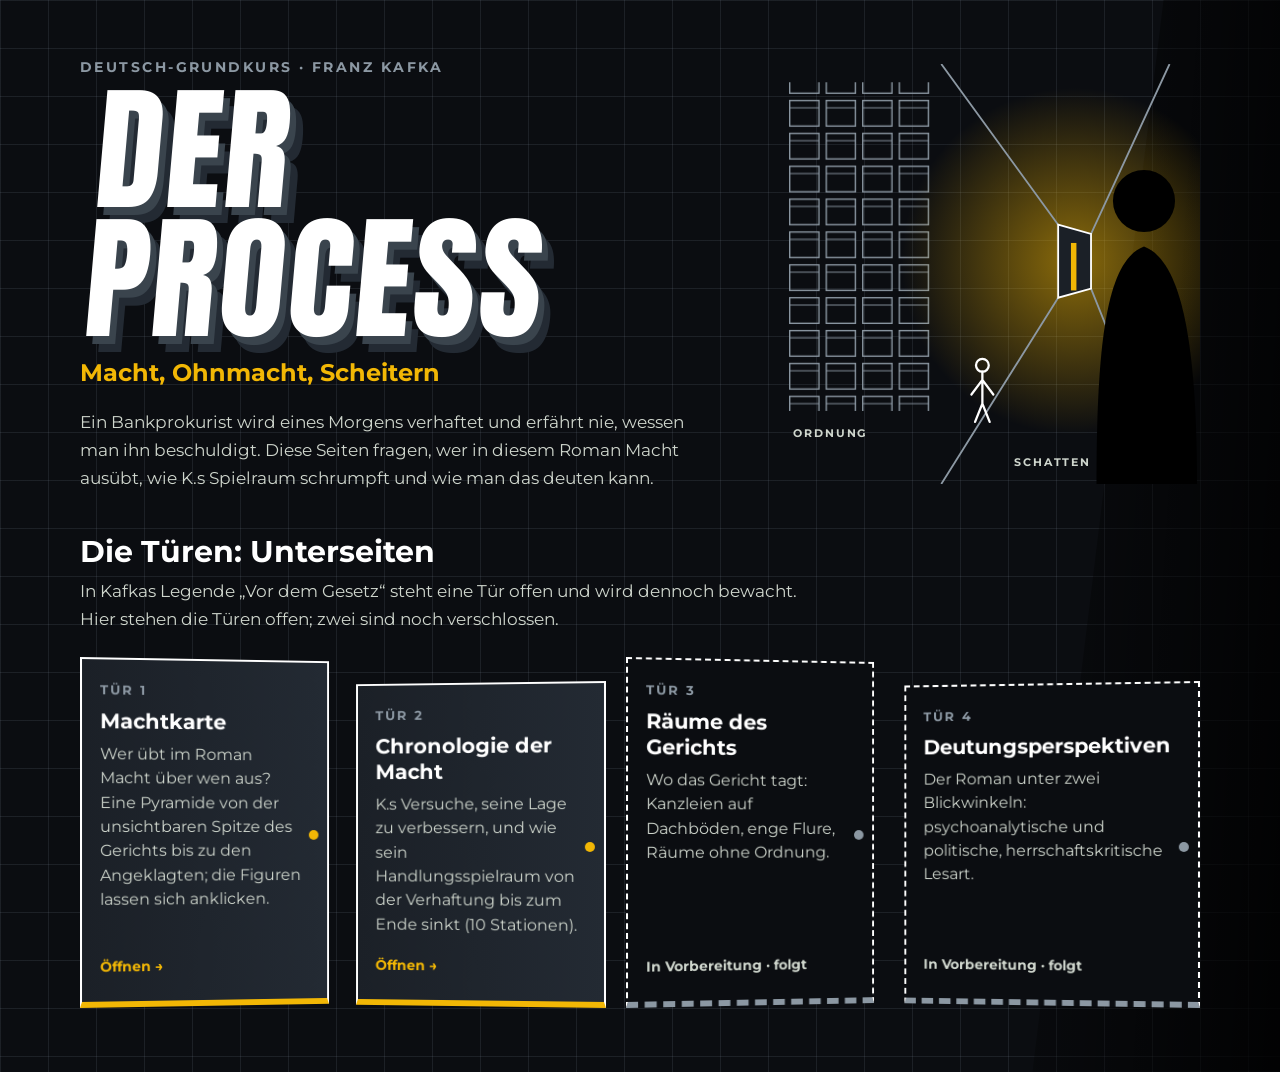
==== commit 48d3a47c: "Startseite: Inhalte unter den Türen entfernt main und footer samt zugehörigem CSS (Abschnitte, Fußze" ====
--- a/index.html
+++ b/index.html
@@ -21,7 +21,6 @@
   --salbei: #cfd6cd;
   --weiss: #fff;
   --gelb: #f2b705;
-  --schraeg: clamp(24px, 4vw, 64px); /* Höhe der schrägen Abschnittskanten */
   --s: .3;                           /* Schatten-Stärke 0..1, setzt das Skript beim Scrollen */
   --schrift: "Montserrat", "Avenir Next", "Segoe UI", system-ui, sans-serif;
 }
@@ -32,7 +31,7 @@
   font: 400 1.0625rem/1.65 var(--schrift);
   overflow-x: hidden;
 }
-h1, h2, h3, p, ul, figure, blockquote, dl, dd { margin: 0; padding: 0; }
+h1, h2, h3, p, ul { margin: 0; padding: 0; }
 ul { list-style: none; }
 a { color: var(--gelb); text-underline-offset: .2em; }
 a:focus-visible { outline: 3px solid var(--gelb); outline-offset: 4px; }
@@ -42,6 +41,7 @@
 /* Raster aus geraden Linien = Aktenordnung der Bank: überschaubar, rational. */
 .buehne {
   position: relative; overflow: hidden; isolation: isolate;
+  min-height: 100vh; min-height: 100svh;
   background-image:
     linear-gradient(rgba(140,152,163,.14) 1px, transparent 1px),
     linear-gradient(90deg, rgba(140,152,163,.14) 1px, transparent 1px);
@@ -88,7 +88,7 @@
 }
 
 /* ===== 4. Türen (Navigation) ===== */
-.tueren-bereich { padding-block: 1rem 3rem; }
+.tueren-bereich { padding-block: 1rem 4rem; }
 h2 { font-weight: 700; font-size: clamp(1.4rem, 3vw, 1.9rem); line-height: 1.25; color: var(--weiss); }
 .tueren-hinweis { max-width: 44em; margin-top: .4rem; color: var(--salbei); }
 .tueren { display: grid; gap: 1.25rem; margin-top: 1.5rem; grid-template-columns: 1fr; }
@@ -126,40 +126,7 @@
 .tuer[aria-disabled="true"]::after { background: var(--blaugrau); }
 .tuer[aria-disabled="true"] .hinweis { color: var(--salbei); }
 
-/* ===== 5. Abschnitte: die Gerichtswelt kippt ===== */
-/* Die Flächen unter den Türen haben schräge Kanten statt Raster: Wir verlassen die Bank,
-   die Räume werden schief wie die Kanzleien auf den Dachböden. Die Texte bleiben gerade und lesbar. */
-.abschnitt { position: relative; isolation: isolate; padding-block: calc(var(--schraeg) + 2rem); }
-.abschnitt::before {
-  content: ""; position: absolute; inset: 0; z-index: -1; background: var(--flaeche);
-  clip-path: polygon(0 var(--schraeg), 100% 0, 100% calc(100% - var(--schraeg)), 0 100%);
-}
-.abschnitt.gegen::before { clip-path: polygon(0 0, 100% var(--schraeg), 100% 100%, 0 calc(100% - var(--schraeg))); background: var(--grund); }
-.abschnitt .mitte { display: grid; gap: 1.5rem 3rem; }
-@media (min-width: 900px) { .abschnitt .mitte { grid-template-columns: 1fr 1.6fr; align-items: start; } }
-.text > * + * { margin-top: 1rem; }
-.marke {
-  display: inline-block; margin-bottom: .6rem; padding: .15rem .6rem; font-size: .78rem; font-weight: 700;
-  letter-spacing: .14em; text-transform: uppercase; color: var(--grund); background: var(--salbei);
-}
-.marke.deutung { background: var(--gelb); }
-.deutungsbox { padding: 1rem 1.2rem; border-left: 5px solid var(--gelb); background: var(--grund); }
-.abschnitt .zitate { grid-template-columns: 1fr; gap: 1rem; margin-top: 1.5rem; }
-@media (min-width: 700px) { .abschnitt .zitate { grid-template-columns: repeat(3, 1fr); } }
-.zitate blockquote { padding: 1rem 1.1rem; border: 2px solid var(--blaugrau); background: var(--grund); }
-.zitate p { font-size: 1.25rem; font-weight: 700; line-height: 1.35; color: var(--weiss); }
-.zitate footer { margin-top: .6rem; font-size: .9rem; color: var(--blaugrau); }
-.fakten { display: grid; grid-template-columns: auto 1fr; gap: .5rem 1.2rem; }
-.fakten dt { font-weight: 700; color: var(--gelb); }
-
-/* ===== 6. Fußzeile: wieder gerade Linien ===== */
-.fuss { padding-block: 2.5rem 3rem; border-top: 2px solid var(--blaugrau); font-size: .95rem; }
-.fuss h2 { font-size: 1.1rem; margin-bottom: .6rem; }
-.fuss li + li { margin-top: .35rem; }
-.fuss .gruppe { margin-top: 1.5rem; }
-.fuss .projekt { margin-top: 1.5rem; color: var(--blaugrau); }
-
-/* ===== 7. Bewegung abschalten ===== */
+/* ===== 5. Bewegung abschalten ===== */
 @media (prefers-reduced-motion: reduce) {
   .tuer, .buehne::after { transition: none; }
   a.tuer:hover, a.tuer:focus-visible { transform: rotateY(var(--dreh)); }
@@ -207,70 +174,6 @@
   </nav>
 </div>
 
-<main>
-  <section class="abschnitt" aria-labelledby="worum">
-    <div class="mitte">
-      <div><span class="marke">Handlung</span><h2 id="worum">Worum geht es?</h2></div>
-      <div class="text">
-        <p>Am Morgen seines 30. Geburtstags wird Josef K., Prokurist einer Bank, in seiner Wohnung verhaftet. Wofür, erfährt er nicht. Die Wächter wissen es selbst nicht und kümmern sich auch nicht um seine Papiere.</p>
-        <p>K. darf zunächst weiterleben und arbeiten, wird aber in ein Verfahren gezogen, dessen Gericht keine erkennbare Spitze hat. Verhöre und Kanzleien liegen auf den Dachböden von Mietshäusern. Alle Versuche, auf den Ausgang Einfluss zu nehmen, laufen ins Leere. Am Vorabend seines 31. Geburtstags wird er hingerichtet.</p>
-        <div class="deutungsbox">
-          <span class="marke deutung">Deutung</span>
-          <p>Eine mögliche Lesart: Die Macht des Gerichts beruht nicht auf Beweisen oder Gesetzen, die man kennt, sondern darauf, dass K. sich selbst für schuldig hält und mitspielt. Das ist eine Interpretation, im Text steht sie so nicht.</p>
-        </div>
-      </div>
-    </div>
-    <ul class="zitate mitte" aria-label="Drei Sätze aus dem Roman">
-      <li><blockquote><p>„Was kümmern uns denn die?“</p><footer>Ein Wächter zu K.s Legitimationspapieren</footer></blockquote></li>
-      <li><blockquote><p>„Das Gericht will nichts von dir.“</p><footer>Der Geistliche im Dom</footer></blockquote></li>
-      <li><blockquote><p>„Wie ein Hund!“</p><footer>K.s letzte Worte</footer></blockquote></li>
-    </ul>
-  </section>
-
-  <section class="abschnitt gegen" aria-labelledby="kafka">
-    <div class="mitte">
-      <div><span class="marke">Biografie</span><h2 id="kafka">Franz Kafka</h2></div>
-      <div class="text">
-        <dl class="fakten">
-          <dt>3. Juli 1883</dt><dd>in Prag geboren, Sohn des jüdischen Kaufmanns Hermann Kafka und seiner Frau Julie, geb. Löwy; er schreibt auf Deutsch</dd>
-          <dt>Beruf</dt><dd>promovierter Jurist (Studium in Prag), angestellt bei der Arbeiter-Unfall-Versicherungs-Anstalt in Prag; geschrieben hat er neben dem Brotberuf</dd>
-          <dt>1914/15</dt><dd>von August 1914 bis Januar 1915 entsteht „Der Process“; der Roman bleibt unvollendet</dd>
-          <dt>3. Juni 1924</dt><dd>stirbt im Sanatorium Kierling bei Wien an Tuberkulose</dd>
-          <dt>1925</dt><dd>Max Brod veröffentlicht den Roman nach Kafkas Tod, gegen dessen Wunsch, den Nachlass zu vernichten</dd>
-        </dl>
-      </div>
-    </div>
-  </section>
-
-  <section class="abschnitt" aria-labelledby="kafkaesk">
-    <div class="mitte">
-      <div><span class="marke deutung">Begriff und Deutung</span><h2 id="kafkaesk">„Kafkaesk“ und 100 Jahre „Der Process“</h2></div>
-      <div class="text">
-        <p>Als „kafkaesk“ bezeichnet man heute Lagen, in denen ein Mensch einer undurchschaubaren Instanz gegenübersteht: Regeln, die niemand erklärt, Zuständigkeiten, die ins Leere verweisen, Kontrolle ohne Gesicht. Der Begriff berührt die Spannung zwischen Kontrolle von außen und Selbstbestimmung. Er wird deshalb oft in Debatten über Bürokratie und Organisationen gebraucht.</p>
-        <p>Seit der Erstausgabe von 1925 sind mehr als 100 Jahre vergangen. Der Roman gilt bis heute als Klassiker über Macht und Ohnmacht, und „kafkaesk“ ist längst ein Wort der Alltagssprache.</p>
-      </div>
-    </div>
-  </section>
-</main>
-
-<footer class="fuss">
-  <div class="mitte">
-    <h2>Quellen der Fakten</h2>
-    <ul>
-      <li><a href="https://www.dhm.de/lemo/biografie/franz-kafka" target="_blank" rel="noopener">DHM, LeMO: Biografie Franz Kafka</a></li>
-      <li><a href="https://res.cloudinary.com/suhrkamp/images/v1742130208/135986/der-prozess_9783518456699_leseprobe.pdf" target="_blank" rel="noopener">Suhrkamp: Leseprobe „Der Prozess“ (PDF)</a></li>
-    </ul>
-    <h2 class="gruppe">Weiterführende Links</h2>
-    <ul>
-      <li><a href="https://www.franzkafka.de/leben" target="_blank" rel="noopener">franzkafka.de: Leben</a></li>
-      <li><a href="https://www.literatpro.de/magazin/kafkaesk-kontrolle-selbstbestimmung" target="_blank" rel="noopener">Literatpro: Kafkaesk, Kontrolle und Selbstbestimmung</a></li>
-      <li><a href="https://evangelische-zeitung.de/100-jahre-der-prozess-kafkas-klassiker-ueber-macht-und-ohnmacht/" target="_blank" rel="noopener">Evangelische Zeitung: 100 Jahre „Der Process“, Kafkas Klassiker über Macht und Ohnmacht</a></li>
-      <li><a href="https://www.bnw.de/service/blog/fuehrungskraefte/der-kafka-effekt-warum-weniger-buerokratie-nicht-automatisch-bessere-organisationen-schafft/" target="_blank" rel="noopener">BNW: Der Kafka-Effekt, warum weniger Bürokratie nicht automatisch bessere Organisationen schafft</a></li>
-    </ul>
-    <p class="projekt">Deutsch-GK-Projekt · Texte in eigenen Worten · Romanzitate am Roman geprüft</p>
-  </div>
-</footer>
-
 <script>
 /* ===== KONFIGURATION: Unterseiten =====
    Hier (und nur hier) Links und Titel pflegen. Die Türen werden daraus erzeugt.
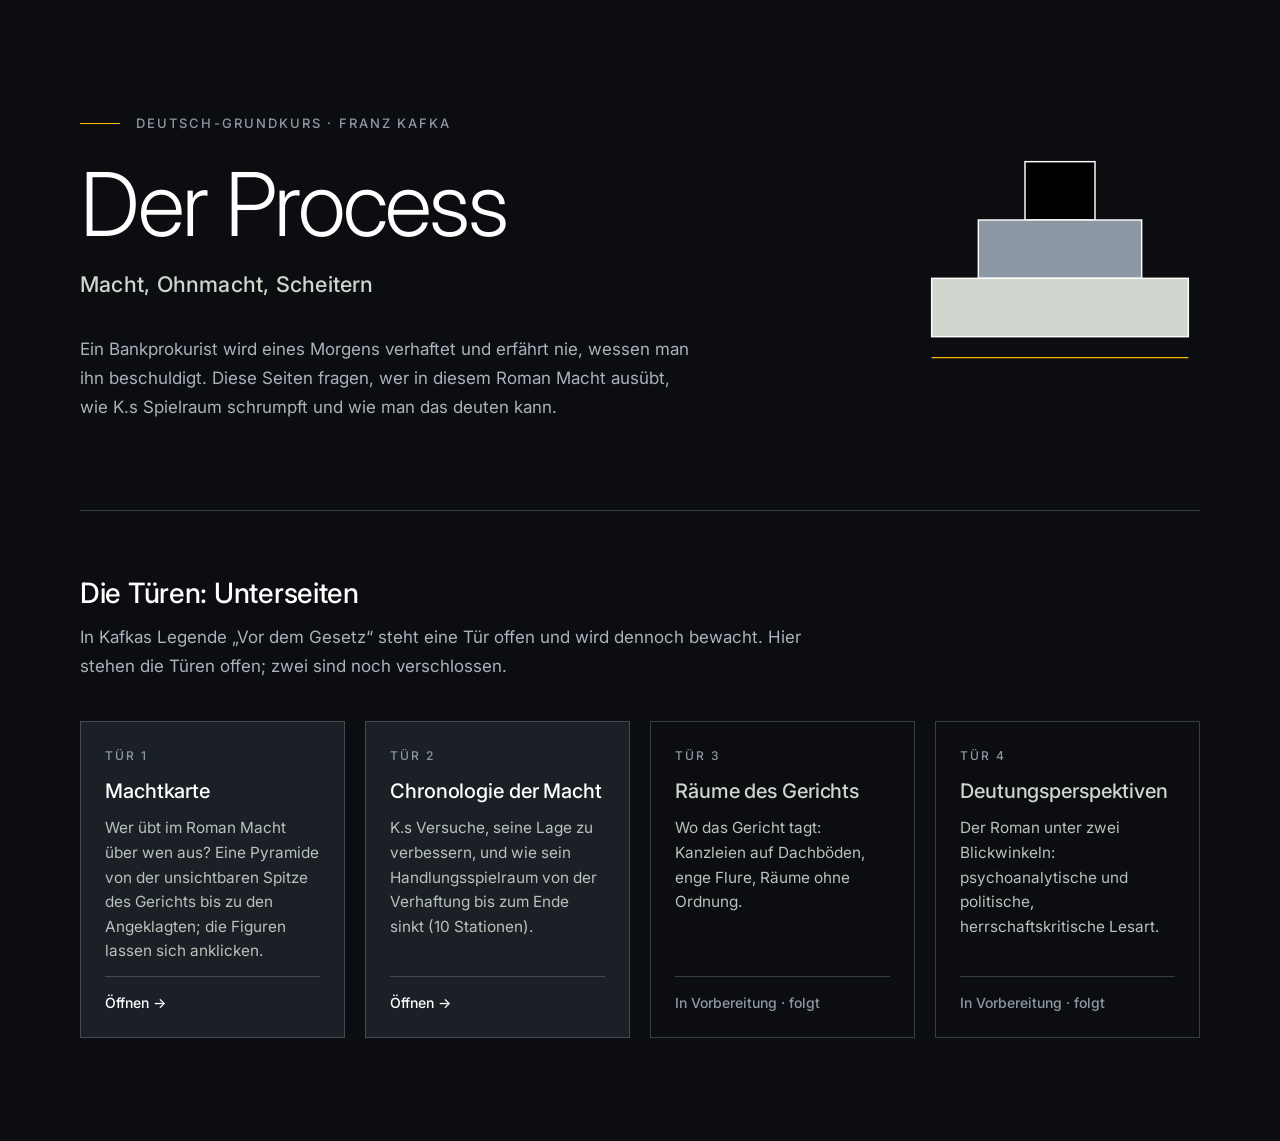
==== commit 14c6ad18: "Startseite: seriöseres dunkles Design (Inter, gerade Karten, ruhiges Pyramiden-Emblem) Nur das Ausse" ====
--- a/index.html
+++ b/index.html
@@ -6,173 +6,137 @@
 <meta name="viewport" content="width=device-width, initial-scale=1">
 <meta name="description" content="Schul-Website (Deutsch-Grundkurs) zu Franz Kafkas Roman „Der Process“: Machtkarte, Chronologie der Macht und mehr.">
 <script>
-  // Alte Links (…/Machtkarte/#machtkarte, #zeitleiste) führten früher direkt zur Karte: weiterleiten.
-  if (/^#(machtkarte|zeitleiste)$/.test(location.hash)) location.replace("machtkarte.html" + location.hash);
+  // Alte Links (…/Machtkarte/#machtkarte, #zeitleiste) führten früher direkt zur Ansicht: weiterleiten (beim Laden und bei Hash-Wechsel).
+  function weiterleiten() {
+    if (location.hash === "#machtkarte") location.replace("machtkarte.html");
+    if (location.hash === "#zeitleiste") location.replace("chronologie.html");
+  }
+  weiterleiten();
+  addEventListener("hashchange", weiterleiten);
 </script>
 <link rel="preconnect" href="https://fonts.googleapis.com">
 <link rel="preconnect" href="https://fonts.gstatic.com" crossorigin>
-<link href="https://fonts.googleapis.com/css2?family=Anton&family=Montserrat:wght@400;600;700&display=swap" rel="stylesheet">
+<link href="https://fonts.googleapis.com/css2?family=Inter:wght@300;400;500;600&display=swap" rel="stylesheet">
 <style>
-/* ===== 1. Farben und Grundwerte (wie die Machtkarte) ===== */
+/* ===== 1. Farben und Grundwerte (wie Machtkarte und Chronologie) ===== */
 :root {
   --grund: #0b0d11;
   --flaeche: #1b2027;
   --blaugrau: #8c98a3;
   --salbei: #cfd6cd;
   --weiss: #fff;
-  --gelb: #f2b705;
-  --s: .3;                           /* Schatten-Stärke 0..1, setzt das Skript beim Scrollen */
-  --schrift: "Montserrat", "Avenir Next", "Segoe UI", system-ui, sans-serif;
+  --gelb: #f2b705;                   /* nur als feine Linie und Fokusfarbe */
+  --kontur: rgba(140, 152, 163, .35);
+  --schrift: "Inter", "Segoe UI", system-ui, sans-serif;
 }
 * { box-sizing: border-box; }
 html { background: var(--grund); }
 body {
   margin: 0; color: var(--salbei); background: var(--grund);
-  font: 400 1.0625rem/1.65 var(--schrift);
-  overflow-x: hidden;
+  font: 400 1.0625rem/1.7 var(--schrift);
+  -webkit-font-smoothing: antialiased;
 }
 h1, h2, h3, p, ul { margin: 0; padding: 0; }
 ul { list-style: none; }
-a { color: var(--gelb); text-underline-offset: .2em; }
-a:focus-visible { outline: 3px solid var(--gelb); outline-offset: 4px; }
+a { color: inherit; }
+a:focus-visible { outline: 2px solid var(--gelb); outline-offset: 4px; }
 .mitte { width: min(1120px, 100% - 2.5rem); margin-inline: auto; }
 
-/* ===== 2. Bühne: K.s geordnete Welt (Raster) und der wachsende Schatten ===== */
-/* Raster aus geraden Linien = Aktenordnung der Bank: überschaubar, rational. */
-.buehne {
-  position: relative; overflow: hidden; isolation: isolate;
-  min-height: 100vh; min-height: 100svh;
-  background-image:
-    linear-gradient(rgba(140,152,163,.14) 1px, transparent 1px),
-    linear-gradient(90deg, rgba(140,152,163,.14) 1px, transparent 1px);
-  background-size: 48px 48px;
+/* ===== 2. Kopfbereich ===== */
+.hero {
+  display: grid; gap: 2.5rem; align-items: center;
+  padding-block: clamp(3rem, 9vw, 7rem) clamp(3rem, 7vw, 5.5rem);
 }
-/* Schatten wächst beim Scrollen über das Raster: das Gericht dringt in K.s
-   geordnete Welt ein. Die Kante ist schräg, weil das Gericht keine rechten Winkel kennt. */
-.buehne::after {
-  content: ""; position: absolute; inset: 0 0 0 auto; width: 65%; z-index: 0;
-  background: linear-gradient(100deg, rgba(0,0,0,0), rgba(0,0,0,.85));
-  clip-path: polygon(60% 0, 100% 0, 100% 100%, 15% 100%);
-  transform: scaleX(calc(.35 + var(--s) * .65)); transform-origin: right;
-  pointer-events: none;
-}
-.hero, .tueren-bereich { position: relative; z-index: 1; }
-
-/* ===== 3. Hero ===== */
-.hero {
-  display: grid; gap: 1.5rem; align-items: center;
-  padding-block: clamp(2rem, 5vw, 3.5rem) 1.5rem;
-}
+/* Feine gelbe Linie als einziger Akzent über dem Kicker */
 .kicker {
-  font-weight: 700; font-size: .85rem; letter-spacing: .18em; text-transform: uppercase;
+  display: flex; align-items: center; gap: 1rem;
+  font-weight: 500; font-size: .8125rem; letter-spacing: .16em; text-transform: uppercase;
   color: var(--blaugrau);
 }
-/* Titel leicht geneigt mit gestaffeltem Schatten: erste Verzerrung der Ordnung,
-   schon in der Überschrift beginnt die schräge Perspektive der Gerichtswelt. */
+.kicker::before { content: ""; flex: none; width: 2.5rem; height: 1px; background: var(--gelb); }
 h1 {
-  font: 400 clamp(3.4rem, 11vw, 8.5rem)/.95 "Anton", Impact, "Arial Narrow", sans-serif;
-  text-transform: uppercase; letter-spacing: .02em; color: var(--weiss);
-  transform: skewX(-5deg); transform-origin: left bottom;
-  text-shadow: .05em .06em 0 #3a444d, .1em .12em 0 #232a33;
-  margin-block: .4rem .6rem;
+  font-weight: 300; font-size: clamp(2.75rem, 7.5vw, 5.5rem); line-height: 1.05;
+  letter-spacing: -.025em; color: var(--weiss);
+  margin-block: 1.5rem 1rem;
 }
-.thema { font-weight: 700; font-size: clamp(1.1rem, 2.4vw, 1.5rem); color: var(--gelb); }
-.einstieg { max-width: 38em; margin-top: 1rem; }
-/* Flur: links gerade Aktenordner (Rational), rechts kippende Fluchtlinien,
-   ein Türspalt voll Licht und die riesige Silhouette (Irrational). Nur ab Tablet-Breite sichtbar. */
-.flur { display: none; width: 100%; max-height: 420px; }
-.flur .silhouette { transform-box: fill-box; transform-origin: 50% 100%; transform: scale(calc(1 + var(--s) * .35)); }
+.thema { font-weight: 500; font-size: clamp(1.05rem, 2vw, 1.35rem); letter-spacing: .01em; color: var(--salbei); }
+.einstieg { max-width: 36em; margin-top: 2rem; color: #a9b3bc; }
+
+@media (max-width: 480px) { .kicker { letter-spacing: .1em; gap: .75rem; } }
+
+/* ===== 3. Emblem: gestufte Pyramide (Verweis auf die Machtkarte) ===== */
+.emblem { display: none; width: 100%; max-width: 280px; height: auto; justify-self: end; }
 @media (min-width: 900px) {
-  .hero { grid-template-columns: 1.25fr .85fr; }
-  .flur { display: block; }
+  .hero { grid-template-columns: 1fr auto; gap: 4rem; }
+  .emblem { display: block; }
 }
 
-/* ===== 4. Türen (Navigation) ===== */
-.tueren-bereich { padding-block: 1rem 4rem; }
-h2 { font-weight: 700; font-size: clamp(1.4rem, 3vw, 1.9rem); line-height: 1.25; color: var(--weiss); }
-.tueren-hinweis { max-width: 44em; margin-top: .4rem; color: var(--salbei); }
-.tueren { display: grid; gap: 1.25rem; margin-top: 1.5rem; grid-template-columns: 1fr; }
-@media (min-width: 600px)  { .tueren { grid-template-columns: repeat(2, 1fr); } }
-@media (min-width: 1100px) {
-  .tueren { grid-template-columns: repeat(4, 1fr); }
-  .tueren li:nth-child(even) { margin-top: 1.5rem; } /* Türen sitzen nicht auf einer Linie: Flur ohne klare Ordnung */
+/* ===== 4. Unterseiten (Navigation) ===== */
+.nav-bereich { padding-block: clamp(2.5rem, 6vw, 4rem) clamp(4rem, 8vw, 7rem); border-top: 1px solid var(--kontur); }
+h2 { font-weight: 500; font-size: clamp(1.35rem, 2.6vw, 1.75rem); line-height: 1.3; letter-spacing: -.01em; color: var(--weiss); }
+.nav-hinweis { max-width: 44em; margin-top: .75rem; color: #a9b3bc; }
+.karten { display: grid; gap: 1.25rem; margin-top: 2.5rem; grid-template-columns: 1fr; }
+@media (min-width: 600px)  { .karten { grid-template-columns: repeat(2, 1fr); } }
+@media (min-width: 1100px) { .karten { grid-template-columns: repeat(4, 1fr); } }
+
+/* Gerade Karte, dünne Kontur; bei Hover/Fokus hellt die Kontur auf und eine feine gelbe Linie erscheint oben */
+.karte {
+  position: relative; display: flex; flex-direction: column; gap: .75rem; height: 100%;
+  min-height: 16rem; padding: 1.5rem 1.5rem 1.4rem;
+  color: var(--salbei); text-decoration: none; background: var(--flaeche);
+  border: 1px solid var(--kontur);
+  transition: border-color .25s ease, transform .25s ease;
 }
-.tueren li { perspective: 900px; }
-.tueren li:nth-child(1) { --dreh: 5deg;  --ursprung: left center; }
-.tueren li:nth-child(2) { --dreh: -4deg; --ursprung: right center; }
-.tueren li:nth-child(3) { --dreh: 6deg;  --ursprung: left center; }
-.tueren li:nth-child(4) { --dreh: -5deg; --ursprung: right center; }
-/* Jede Kachel ist eine Tür (Türhüter-Legende „Vor dem Gesetz“): leicht perspektivisch
-   verkantet; bei Hover/Fokus richtet sie sich auf und der Lichtspalt unter der Tür leuchtet. */
-.tuer {
-  position: relative; display: flex; flex-direction: column; gap: .5rem; height: 100%;
-  min-height: 15rem; padding: 1.25rem 1.7rem 1.4rem 1.1rem; /* rechts nur knapp Platz für die Klinke */
-  color: var(--salbei); text-decoration: none; background: linear-gradient(90deg, var(--flaeche), #232a33);
-  border: 2px solid var(--weiss); border-bottom: 6px solid var(--gelb);
-  transform: rotateY(var(--dreh)); transform-origin: var(--ursprung);
-  transition: transform .45s ease, box-shadow .45s ease;
+.karte::before {
+  content: ""; position: absolute; left: -1px; right: -1px; top: -1px; height: 2px;
+  background: var(--gelb); transform: scaleX(0); transform-origin: left; transition: transform .3s ease;
 }
-.tuer::after { /* Türklinke */
-  content: ""; position: absolute; right: .55rem; top: 50%; width: 10px; height: 10px;
-  border-radius: 50%; background: var(--gelb);
-}
-a.tuer:hover, a.tuer:focus-visible { transform: none; box-shadow: 0 10px 40px rgba(242,183,5,.35); }
-.tuer .nr { font-size: .8rem; font-weight: 700; letter-spacing: .16em; text-transform: uppercase; color: var(--blaugrau); }
-.tuer h3 { font-size: 1.3rem; line-height: 1.25; color: var(--weiss); }
-.tuer p { font-size: .98rem; line-height: 1.55; }
-.tuer .hinweis { margin-top: auto; padding-top: .6rem; font-weight: 700; font-size: .9rem; color: var(--gelb); }
-/* Platzhalter: verschlossene Tür, ohne Lichtspalt, gestrichelt, nicht klickbar */
-.tuer[aria-disabled="true"] { border-style: dashed; border-bottom-color: var(--blaugrau); background: var(--grund); cursor: default; }
-.tuer[aria-disabled="true"]::after { background: var(--blaugrau); }
-.tuer[aria-disabled="true"] .hinweis { color: var(--salbei); }
+a.karte[href]:hover, a.karte[href]:focus-visible { border-color: var(--blaugrau); transform: translateY(-3px); }
+a.karte[href]:hover::before, a.karte[href]:focus-visible::before { transform: scaleX(1); }
+.karte .nr { font-size: .75rem; font-weight: 500; letter-spacing: .16em; text-transform: uppercase; color: var(--blaugrau); }
+.karte h3 { font-weight: 500; font-size: 1.25rem; line-height: 1.3; letter-spacing: -.005em; color: var(--weiss); }
+.karte p { font-size: .96rem; line-height: 1.6; color: #b9c2bb; }
+.karte .hinweis { margin-top: auto; padding-top: .9rem; border-top: 1px solid var(--kontur); font-weight: 500; font-size: .875rem; color: var(--weiss); }
+.karte .pfeil { display: inline-block; transition: transform .25s ease; }
+a.karte[href]:hover .pfeil, a.karte[href]:focus-visible .pfeil { transform: translateX(4px); }
+/* Platzhalter: ruhiger, ohne Fläche, nicht klickbar */
+.karte[aria-disabled="true"] { background: transparent; cursor: default; }
+.karte[aria-disabled="true"] h3 { color: var(--salbei); }
+.karte[aria-disabled="true"] .hinweis { color: var(--blaugrau); }
 
 /* ===== 5. Bewegung abschalten ===== */
 @media (prefers-reduced-motion: reduce) {
-  .tuer, .buehne::after { transition: none; }
-  a.tuer:hover, a.tuer:focus-visible { transform: rotateY(var(--dreh)); }
+  .karte, .karte::before, .karte .pfeil { transition: none; }
+  a.karte[href]:hover, a.karte[href]:focus-visible { transform: none; }
+  a.karte[href]:hover .pfeil, a.karte[href]:focus-visible .pfeil { transform: none; }
 }
 </style>
 </head>
 <body>
 
-<div class="buehne">
-  <header class="hero mitte">
-    <div>
-      <p class="kicker">Deutsch-Grundkurs · Franz Kafka</p>
-      <h1>Der Process</h1>
-      <p class="thema">Macht, Ohnmacht, Scheitern</p>
-      <p class="einstieg">Ein Bankprokurist wird eines Morgens verhaftet und erfährt nie, wessen man ihn beschuldigt. Diese Seiten fragen, wer in diesem Roman Macht ausübt, wie K.s Spielraum schrumpft und wie man das deuten kann.</p>
-    </div>
-    <!-- dekorativ: Inhalt steht im Text, daher aria-hidden -->
-    <svg class="flur" viewBox="0 0 420 460" aria-hidden="true" focusable="false">
-      <defs>
-        <pattern id="akten" width="40" height="36" patternUnits="userSpaceOnUse">
-          <rect x="4" y="4" width="32" height="28" fill="none" stroke="#8c98a3" stroke-width="1.5"/>
-          <line x1="4" y1="12" x2="36" y2="12" stroke="#8c98a3" stroke-width="1"/>
-        </pattern>
-        <radialGradient id="licht"><stop offset="0" stop-color="#f2b705" stop-opacity=".55"/><stop offset="1" stop-color="#f2b705" stop-opacity="0"/></radialGradient>
-      </defs>
-      <rect x="0" y="20" width="160" height="360" fill="url(#akten)"/>
-      <circle cx="316" cy="216" r="190" fill="url(#licht)"/>
-      <path d="M170 0 L298 176 M170 460 L298 256 M420 0 L334 186 M420 460 L334 246" stroke="#8c98a3" stroke-width="2" fill="none"/>
-      <polygon points="298,176 334,186 334,246 298,256" fill="#1b2027" stroke="#fff" stroke-width="2"/>
-      <rect x="312" y="196" width="6" height="52" fill="#f2b705"/>
-      <g class="silhouette"><circle cx="392" cy="150" r="34" fill="#000"/><path d="M340 460 C340 300 352 215 392 200 C432 215 450 300 450 460 Z" fill="#000"/></g>
-      <g stroke="#fff" stroke-width="2.5" fill="none" stroke-linecap="round">
-        <circle cx="215" cy="330" r="7"/><path d="M215 337 V372 M215 346 L203 362 M215 346 L227 362 M215 372 L207 392 M215 372 L223 392"/>
-      </g>
-      <g font-family="Montserrat, sans-serif" font-size="12" font-weight="700" letter-spacing="2" fill="#cfd6cd">
-        <text x="8" y="408">ORDNUNG</text><text x="250" y="440">SCHATTEN</text>
-      </g>
-    </svg>
-  </header>
+<header class="hero mitte">
+  <div>
+    <p class="kicker">Deutsch-Grundkurs · Franz Kafka</p>
+    <h1>Der Process</h1>
+    <p class="thema">Macht, Ohnmacht, Scheitern</p>
+    <p class="einstieg">Ein Bankprokurist wird eines Morgens verhaftet und erfährt nie, wessen man ihn beschuldigt. Diese Seiten fragen, wer in diesem Roman Macht ausübt, wie K.s Spielraum schrumpft und wie man das deuten kann.</p>
+  </div>
+  <!-- dekorativ: gestufte Pyramide wie auf der Machtkarte (Schwarz, Blaugrau, Salbei); Inhalt steht im Text, daher aria-hidden -->
+  <svg class="emblem" viewBox="0 0 240 200" aria-hidden="true" focusable="false">
+    <g stroke="#fff" stroke-width="1.25" stroke-linejoin="miter">
+      <rect x="90" y="10" width="60" height="50" fill="#000"/>
+      <rect x="50" y="60" width="140" height="50" fill="#8c98a3"/>
+      <rect x="10" y="110" width="220" height="50" fill="#cfd6cd"/>
+    </g>
+    <line x1="10" y1="178" x2="230" y2="178" stroke="#f2b705" stroke-width="1"/>
+  </svg>
+</header>
 
-  <nav class="tueren-bereich mitte" aria-labelledby="tueren-titel">
-    <h2 id="tueren-titel">Die Türen: Unterseiten</h2>
-    <p class="tueren-hinweis">In Kafkas Legende „Vor dem Gesetz“ steht eine Tür offen und wird dennoch bewacht. Hier stehen die Türen offen; zwei sind noch verschlossen.</p>
-    <ul class="tueren" id="tueren"></ul>
-  </nav>
-</div>
+<nav class="nav-bereich mitte" aria-labelledby="nav-titel">
+  <h2 id="nav-titel">Die Türen: Unterseiten</h2>
+  <p class="nav-hinweis">In Kafkas Legende „Vor dem Gesetz“ steht eine Tür offen und wird dennoch bewacht. Hier stehen die Türen offen; zwei sind noch verschlossen.</p>
+  <ul class="karten" id="tueren"></ul>
+</nav>
 
 <script>
 /* ===== KONFIGURATION: Unterseiten =====
@@ -182,10 +146,10 @@
 const UNTERSEITEN = [
   { titel: "Machtkarte",
     text: "Wer übt im Roman Macht über wen aus? Eine Pyramide von der unsichtbaren Spitze des Gerichts bis zu den Angeklagten; die Figuren lassen sich anklicken.",
-    href: "machtkarte.html#machtkarte" },
+    href: "machtkarte.html" },
   { titel: "Chronologie der Macht",
     text: "K.s Versuche, seine Lage zu verbessern, und wie sein Handlungsspielraum von der Verhaftung bis zum Ende sinkt (10 Stationen).",
-    href: "machtkarte.html#zeitleiste" },
+    href: "chronologie.html" },
   { titel: "Räume des Gerichts",
     text: "Wo das Gericht tagt: Kanzleien auf Dachböden, enge Flure, Räume ohne Ordnung.",
     href: null },
@@ -194,24 +158,16 @@
     href: null }
 ];
 
-/* ===== Türen erzeugen ===== */
+/* ===== Karten erzeugen ===== */
 document.getElementById("tueren").innerHTML = UNTERSEITEN.map((u, i) => {
   const kopf = `<span class="nr">Tür ${i + 1}</span><h3>${u.titel}</h3><p>${u.text}</p>`;
   const extern = /^https?:/.test(u.href || "");
   const li = u.href
-    ? `<a class="tuer" href="${u.href}"${extern ? ' target="_blank" rel="noopener"' : ""} aria-label="${u.titel} öffnen${extern ? " (neuer Tab)" : ""}">${kopf}<span class="hinweis">Öffnen <span aria-hidden="true">${extern ? "↗" : "→"}</span></span></a>`
-    : `<a class="tuer" aria-disabled="true">${kopf}<span class="hinweis">In Vorbereitung · folgt</span></a>`;
+    ? `<a class="karte" href="${u.href}"${extern ? ' target="_blank" rel="noopener"' : ""} aria-label="${u.titel} öffnen${extern ? " (neuer Tab)" : ""}">${kopf}<span class="hinweis">Öffnen <span class="pfeil" aria-hidden="true">${extern ? "↗" : "→"}</span></span></a>`
+    : `<a class="karte" aria-disabled="true">${kopf}<span class="hinweis">In Vorbereitung · folgt</span></a>`;
   return `<li>${li}</li>`;
 }).join("");
 
-/* ===== Schatten-Stärke beim Scrollen (siehe CSS „Bühne“) =====
-   Bei prefers-reduced-motion bleibt der Wert fest bei .3 aus dem CSS. */
-if (!matchMedia("(prefers-reduced-motion: reduce)").matches) {
-  const setze = () => document.documentElement.style.setProperty(
-    "--s", Math.min(1, scrollY / (innerHeight * 0.9)).toFixed(3));
-  addEventListener("scroll", setze, { passive: true });
-  setze();
-}
 </script>
 </body>
 </html>
